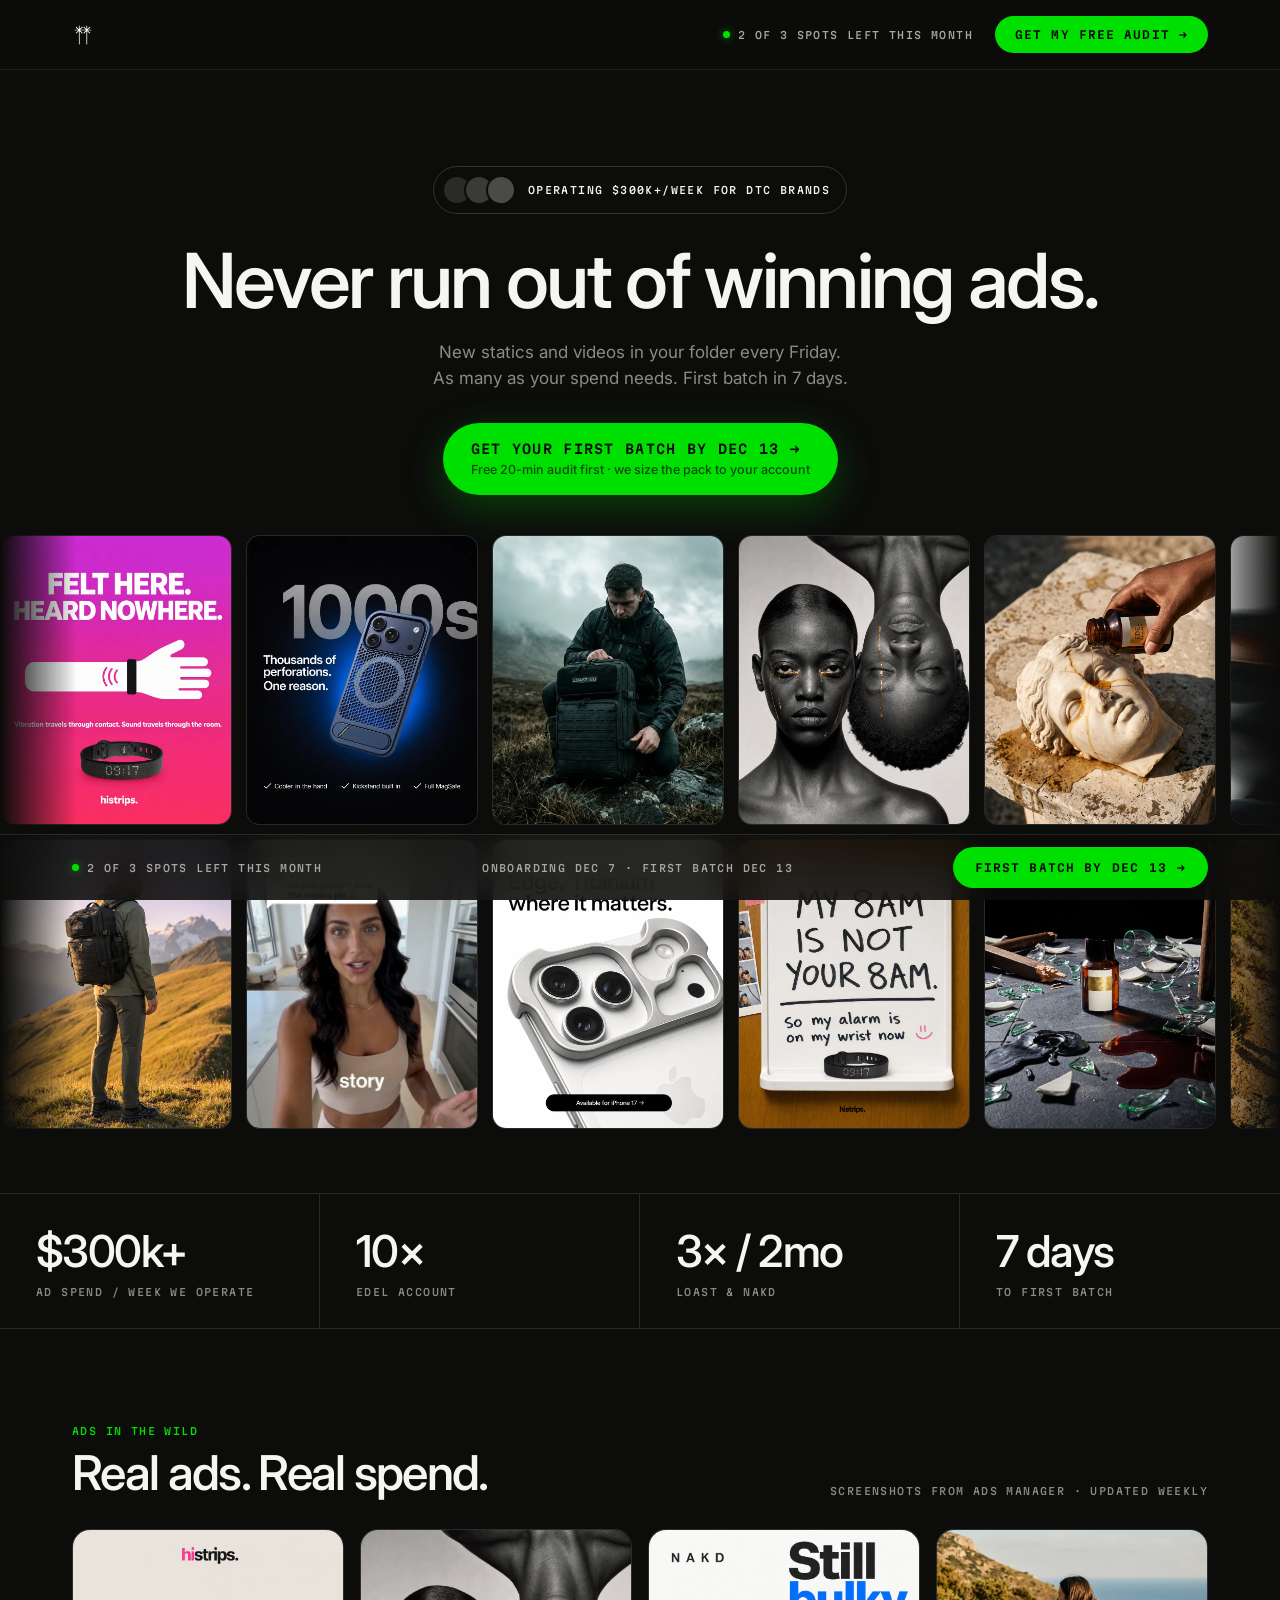
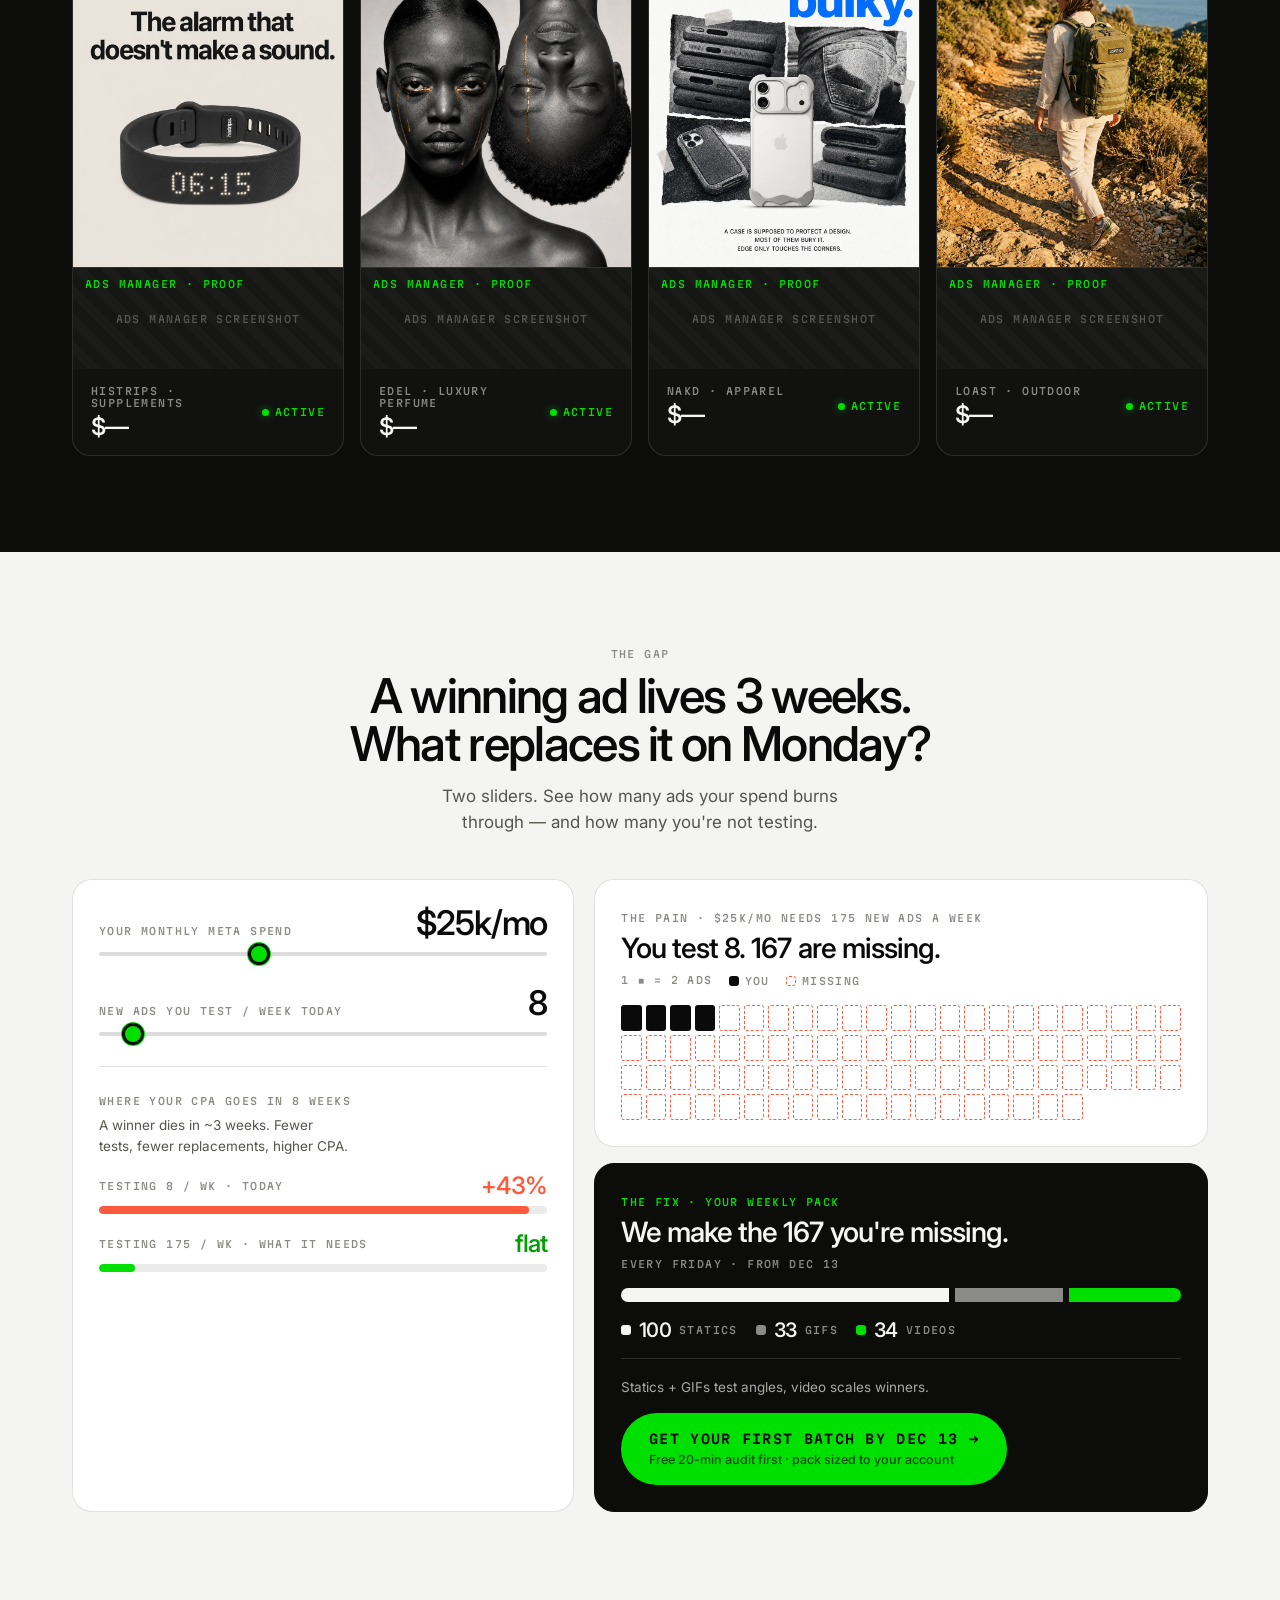
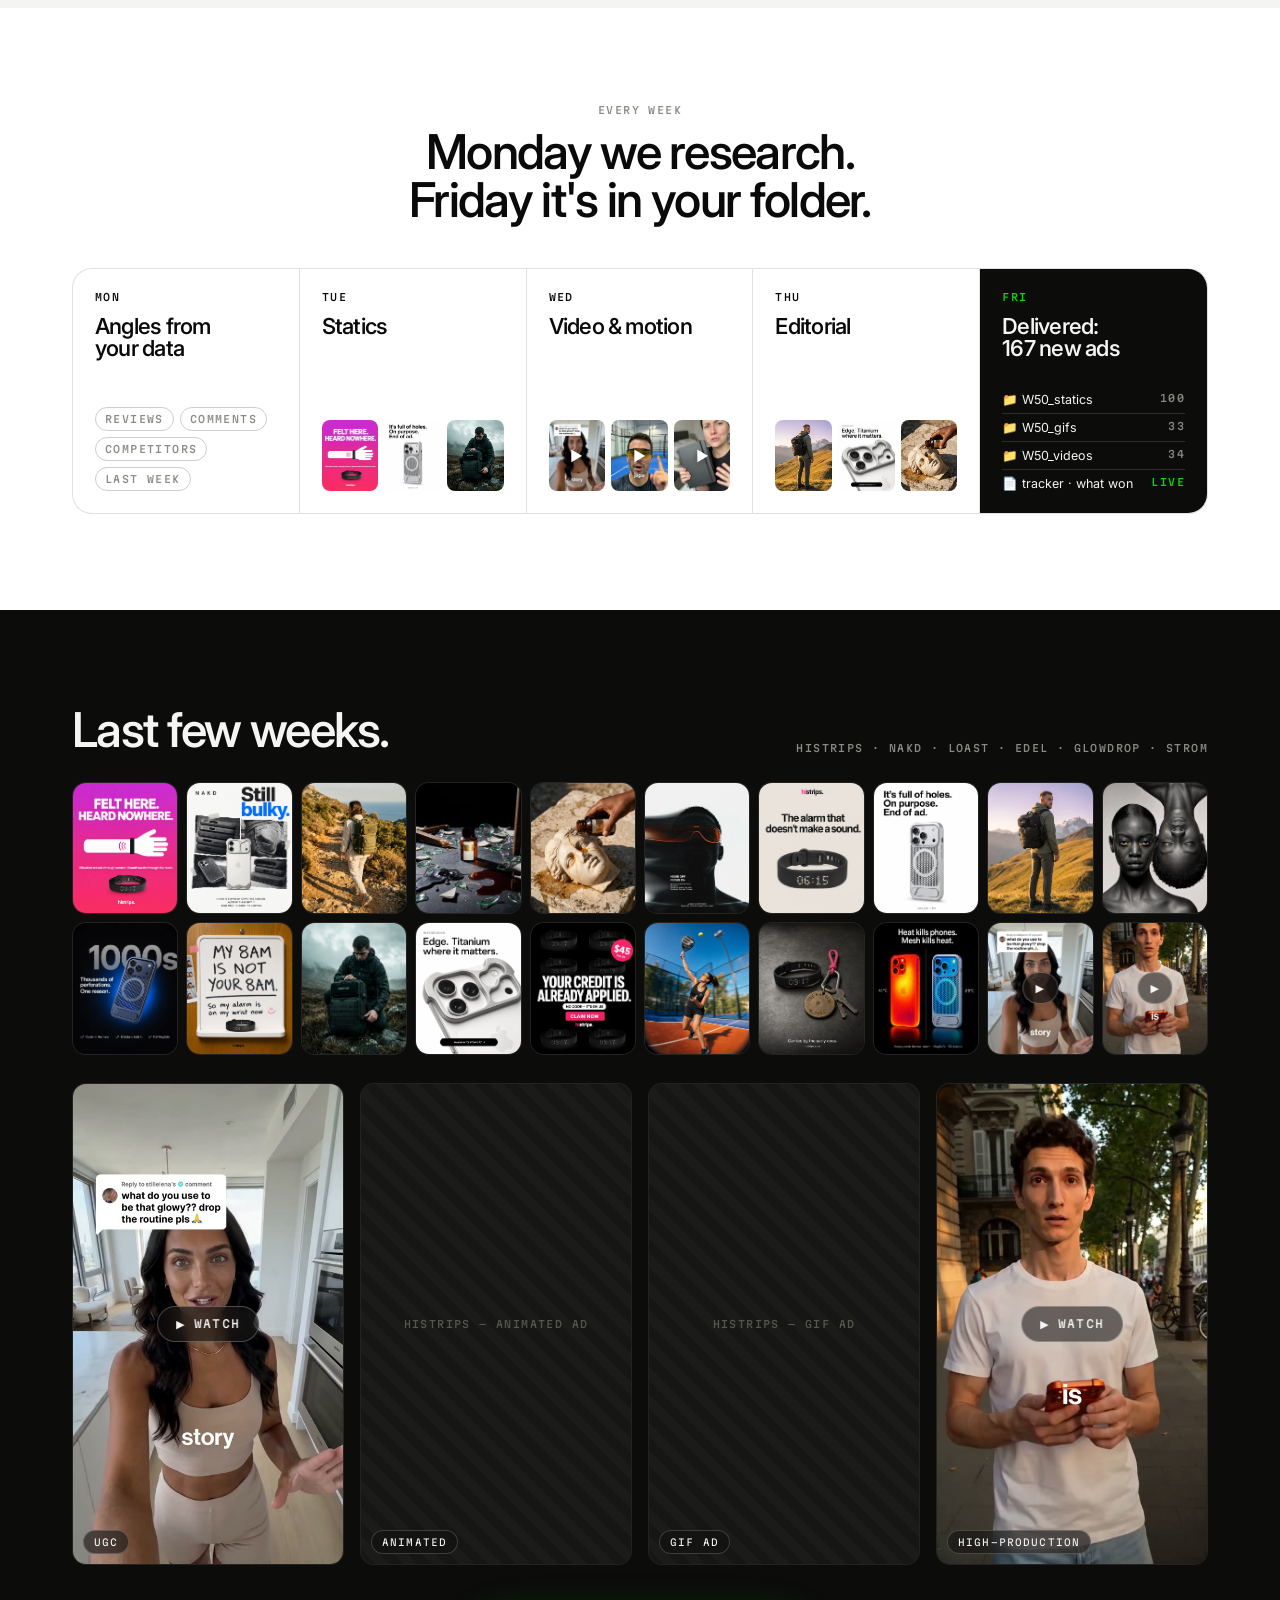
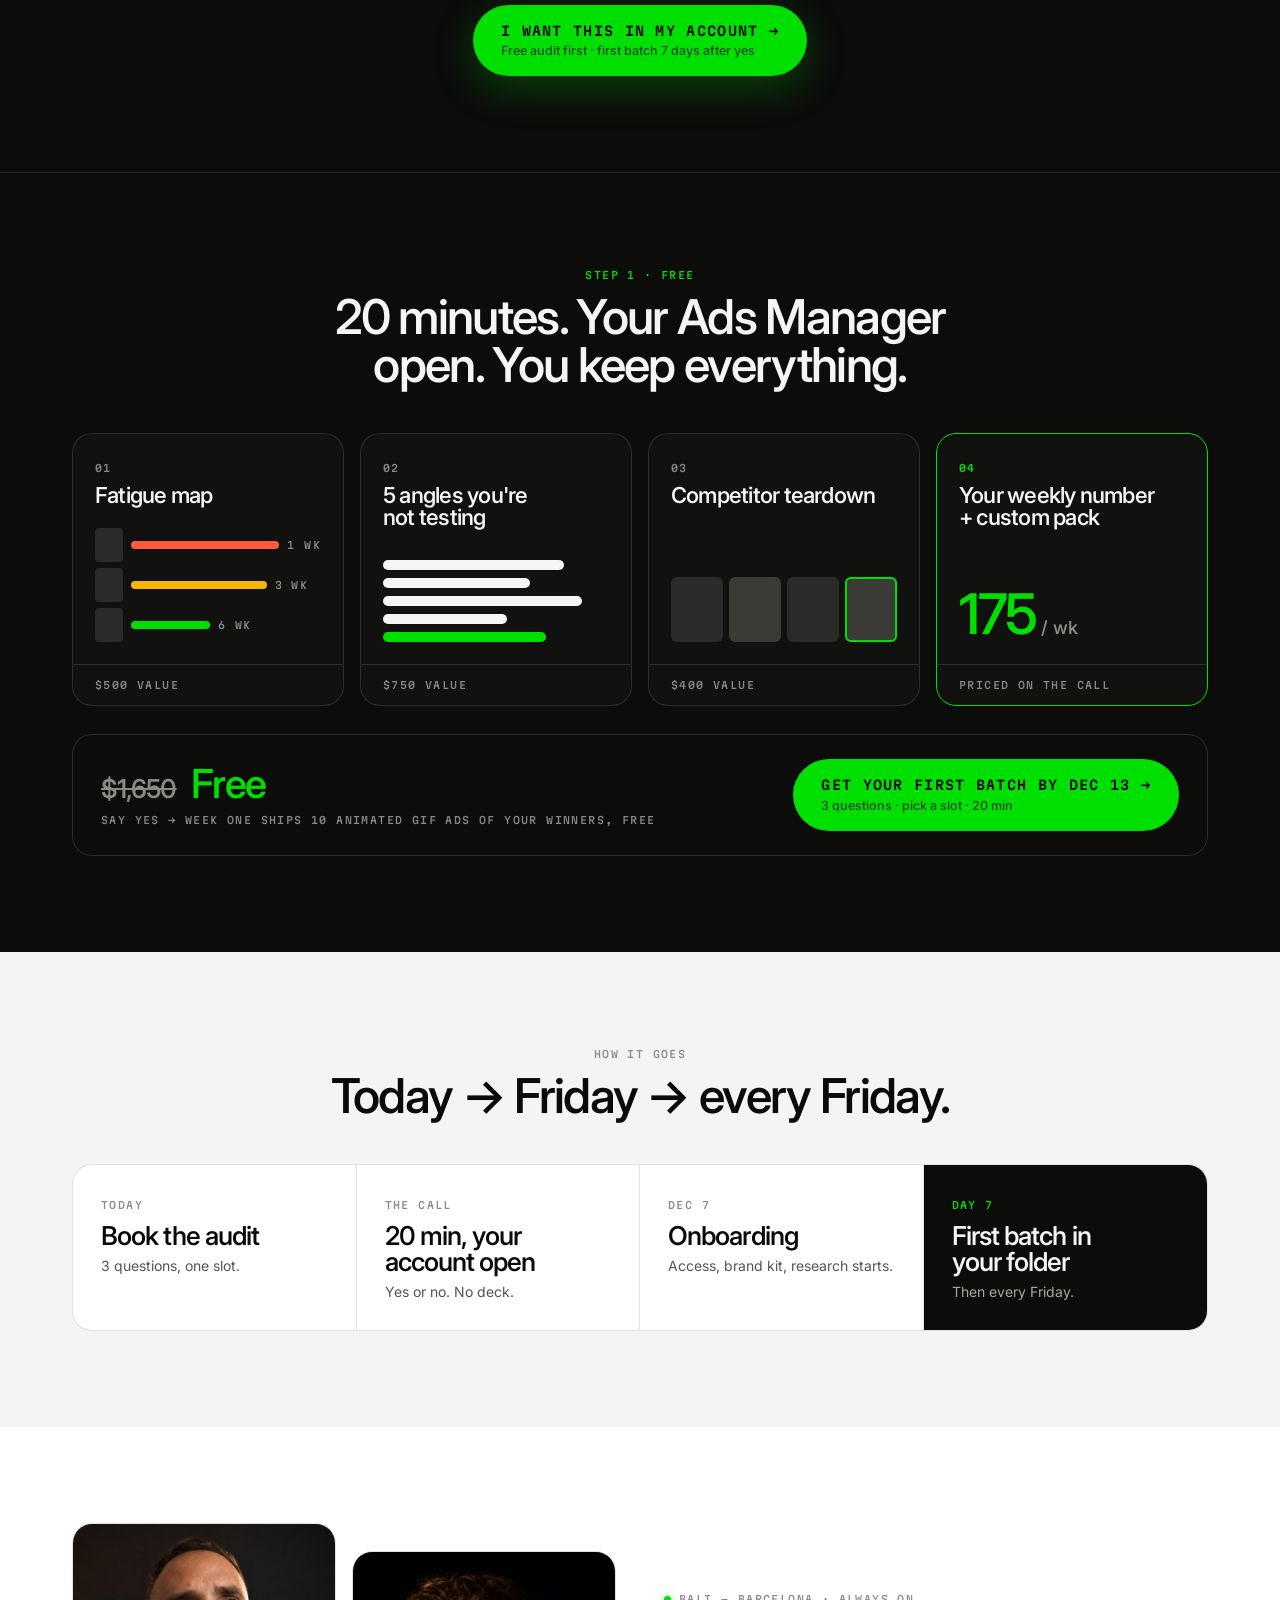
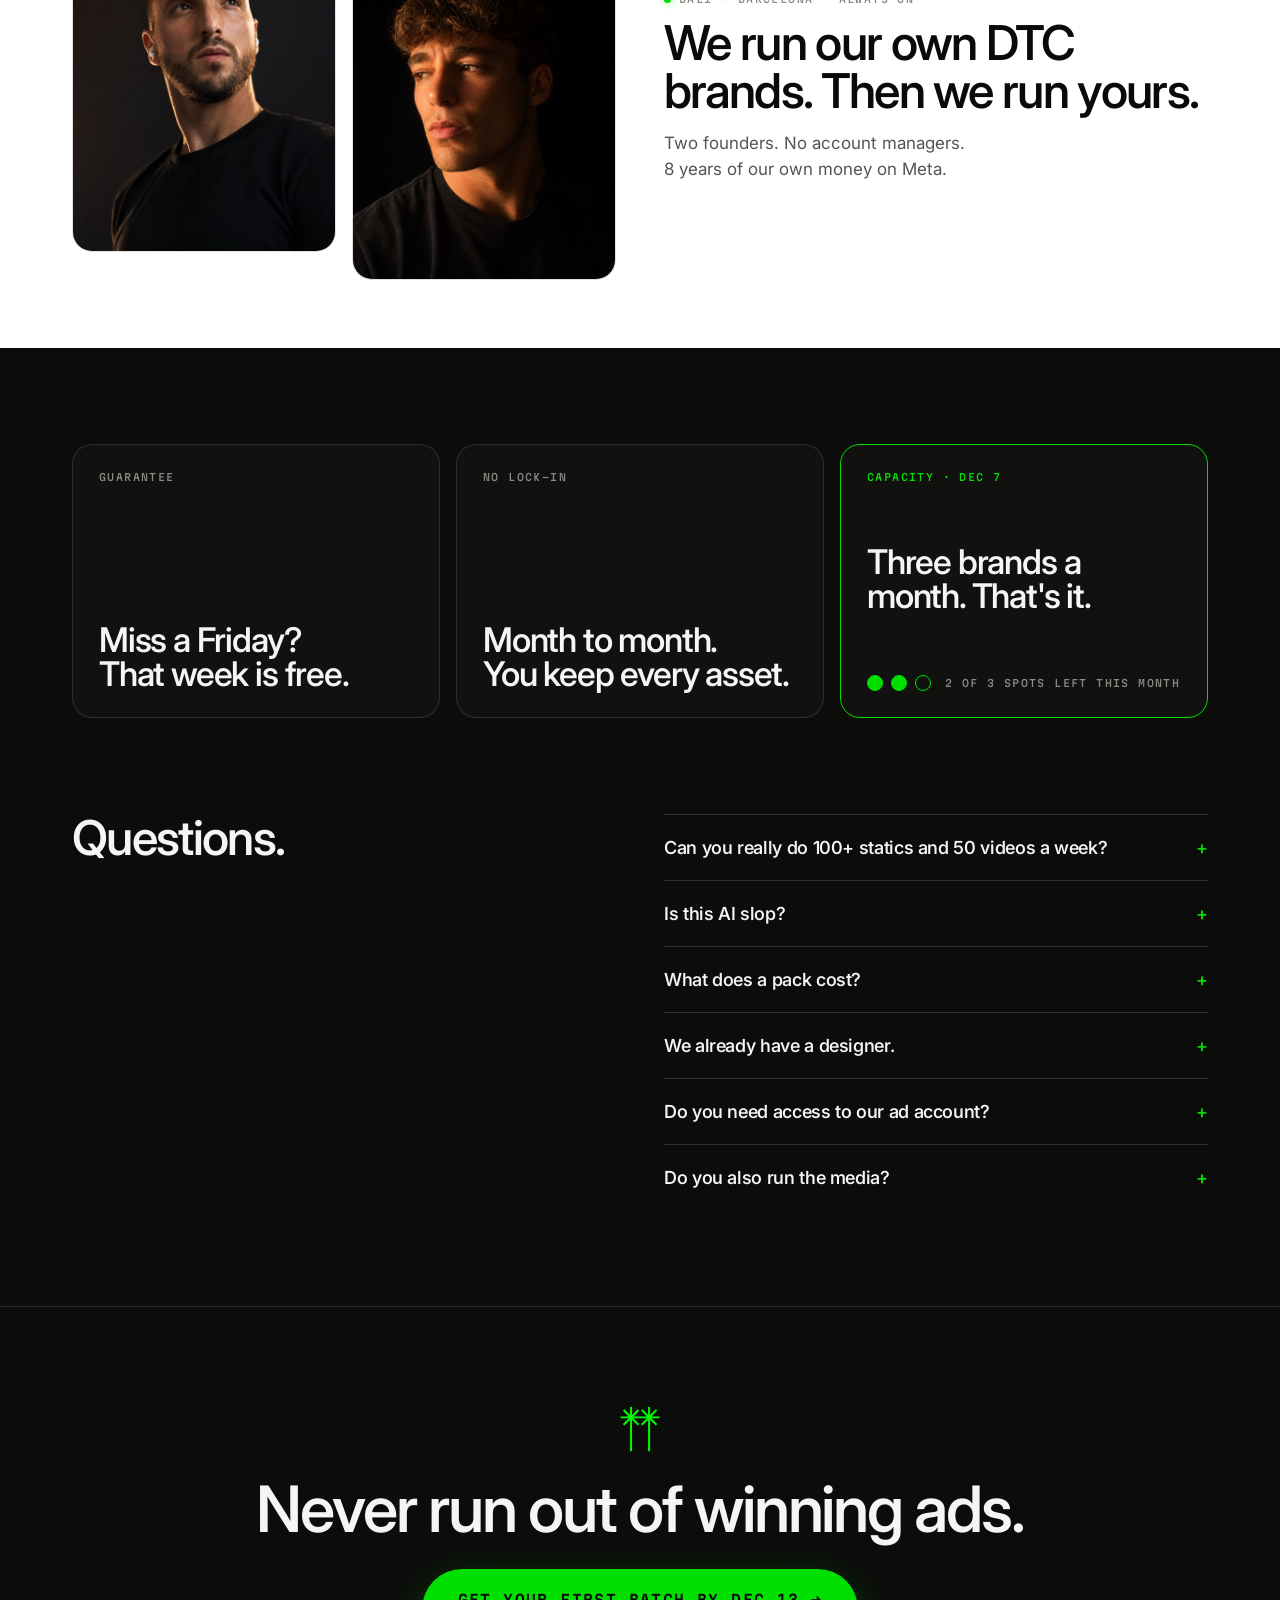
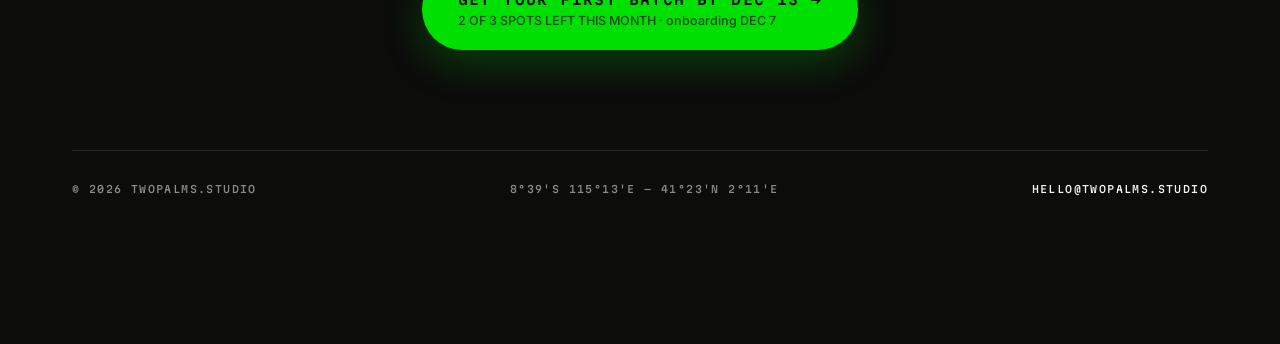
==== more-ads/index.html @ 1f300bc7 "/more-ads: paid landing, retargeting and thank-you pages Port of the Claude Design canvas "TP Paid L" ====
<!DOCTYPE html>
<html lang="en">
<head>
<meta charset="utf-8">
<meta name="viewport" content="width=device-width, initial-scale=1">
<title>Never run out of winning ads — twopalms</title>
<meta name="description" content="New statics and videos in your folder every Friday. As many as your spend needs. First batch in 7 days. Free 20-minute creative volume audit.">
<link rel="canonical" href="https://twopalms.studio/more-ads/">
<meta name="robots" content="noindex,follow">
<meta property="og:title" content="Never run out of winning ads — twopalms">
<meta property="og:description" content="New statics and videos in your folder every Friday. As many as your spend needs. First batch in 7 days.">
<meta property="og:image" content="https://twopalms.studio/assets/og.png">
<meta property="og:url" content="https://twopalms.studio/more-ads/">
<meta property="og:type" content="website">
<meta name="twitter:card" content="summary_large_image">
<link rel="icon" href="/favicon.ico" sizes="48x48">
<link rel="icon" type="image/png" sizes="32x32" href="/assets/favicon-32.png">
<link rel="apple-touch-icon" href="/assets/apple-touch-icon.png">
<link rel="preconnect" href="https://fonts.googleapis.com">
<link rel="preconnect" href="https://fonts.gstatic.com" crossorigin>
<link href="https://fonts.googleapis.com/css2?family=Inter:ital,opsz,wght@0,14..32,400..700;1,14..32,400&family=Martian+Mono:wght@300..800&display=swap" rel="stylesheet">
<link rel="stylesheet" href="/more-ads/landing.css">

<!-- Meta Pixel -->
<script>
!function(f,b,e,v,n,t,s)
{if(f.fbq)return;n=f.fbq=function(){n.callMethod?
n.callMethod.apply(n,arguments):n.queue.push(arguments)};
if(!f._fbq)f._fbq=n;n.push=n;n.loaded=!0;n.version='2.0';
n.queue=[];t=b.createElement(e);t.async=!0;
t.src=v;s=b.getElementsByTagName(e)[0];
s.parentNode.insertBefore(t,s)}(window,document,'script',
'https://connect.facebook.net/en_US/fbevents.js');
fbq('init', '1645505560339533');
fbq('track', 'PageView');
</script>
<noscript><img height="1" width="1" style="display:none" alt=""
src="https://www.facebook.com/tr?id=1645505560339533&ev=PageView&noscript=1"></noscript>
<!-- End Meta Pixel -->
</head>
<body data-spots="2">

<div class="nav"><a href="#top"><img src="/assets/logo-white.png" alt="twopalms" style="height:22px;width:auto;display:block"></a><div style="display:flex;align-items:center;gap:22px"><span class="lbl hidem" style="display:flex;align-items:center;gap:8px;color:#A9A9A2"><span class="livedot"></span><span data-bind="spotsLabel"></span></span><button class="ctamini" data-act="openQual">Get my free audit →</button></div></div>

<div id="top">

<!-- HERO -->
<div style="background:#0C0C0B;color:#F5F5F3;overflow:hidden">
<div class="sect" style="padding-bottom:40px;text-align:center">
<div style="display:inline-flex;align-items:center;gap:12px;border:1px solid rgba(245,245,243,.16);border-radius:999px;padding:8px 16px 8px 8px;margin-bottom:28px"><span style="display:flex"><span style="width:26px;height:26px;border-radius:50%;background:#2A2A28;border:2px solid #0C0C0B"></span><span style="width:26px;height:26px;border-radius:50%;background:#3A3A37;border:2px solid #0C0C0B;margin-left:-8px"></span><span style="width:26px;height:26px;border-radius:50%;background:#4A4A46;border:2px solid #0C0C0B;margin-left:-8px"></span></span><span class="lbl" style="color:#F5F5F3">OPERATING $300K+/WEEK FOR DTC BRANDS</span></div>
<h1 class="disp h1" style="margin:0 auto;max-width:960px">Never run out of winning ads.</h1>
<p class="sub" style="max-width:560px;margin:22px auto 0">New statics and videos in your folder every Friday. As many as your spend needs. First batch in 7 days.</p>
<div style="margin-top:32px"><button class="cta" data-act="openQual"><span class="ctat">Get your first batch by <span data-bind="day7"></span> →</span><span class="ctas">Free 20-min audit first · we size the pack to your account</span></button></div>
</div>
<div style="display:flex;flex-direction:column;gap:14px;padding-bottom:64px;mask-image:linear-gradient(90deg,transparent,#000 6%,#000 94%,transparent);-webkit-mask-image:linear-gradient(90deg,transparent,#000 6%,#000 94%,transparent)">
<div class="marq" style="animation:tpMarqL 55s linear infinite">
<img src="assets/work/hs-felt-here.webp" alt=""><img src="assets/work/nk-1000-perforations.webp" alt=""><img src="assets/work/lo-mountain-fog.webp" alt=""><img src="assets/work/ed-gold-tears.webp" alt=""><img src="assets/work/ed-classical-head.webp" alt=""><img src="assets/work/sg-noise-off.webp" alt=""><img src="assets/work/hs-silent-alarm.webp" alt=""><img src="assets/work/nk-still-bulky.webp" alt="">
<img src="assets/work/hs-felt-here.webp" alt=""><img src="assets/work/nk-1000-perforations.webp" alt=""><img src="assets/work/lo-mountain-fog.webp" alt=""><img src="assets/work/ed-gold-tears.webp" alt=""><img src="assets/work/ed-classical-head.webp" alt=""><img src="assets/work/sg-noise-off.webp" alt=""><img src="assets/work/hs-silent-alarm.webp" alt=""><img src="assets/work/nk-still-bulky.webp" alt="">
</div>
<div class="marq" style="animation:tpMarqR 64s linear infinite">
<img src="assets/work/lo-ridge-sunset.webp" alt=""><img src="/assets/ugc/ugc-glowdrop.jpg" alt=""><img src="assets/work/nk-edge-titanium.webp" alt=""><img src="assets/work/hs-8am-whiteboard.webp" alt=""><img src="assets/work/ed-broken-glass.webp" alt=""><img src="assets/work/lo-coastal-trail.webp" alt=""><img src="/assets/ugc/ugc-nakd-1.jpg" alt=""><img src="assets/work/nk-full-of-holes.webp" alt="">
<img src="assets/work/lo-ridge-sunset.webp" alt=""><img src="/assets/ugc/ugc-glowdrop.jpg" alt=""><img src="assets/work/nk-edge-titanium.webp" alt=""><img src="assets/work/hs-8am-whiteboard.webp" alt=""><img src="assets/work/ed-broken-glass.webp" alt=""><img src="assets/work/lo-coastal-trail.webp" alt=""><img src="/assets/ugc/ugc-nakd-1.jpg" alt=""><img src="assets/work/nk-full-of-holes.webp" alt="">
</div>
</div>
<div class="g4" style="gap:0;border-top:1px solid rgba(245,245,243,.12);border-bottom:1px solid rgba(245,245,243,.12)">
<div class="stat"><div class="statn">$300k+</div><div class="lbl" style="margin-top:8px">AD SPEND / WEEK WE OPERATE</div></div>
<div class="stat"><div class="statn">10×</div><div class="lbl" style="margin-top:8px">EDEL ACCOUNT</div></div>
<div class="stat"><div class="statn">3× / 2mo</div><div class="lbl" style="margin-top:8px">LOAST &amp; NAKD</div></div>
<div class="stat"><div class="statn">7 days</div><div class="lbl" style="margin-top:8px">TO FIRST BATCH</div></div>
</div>
</div>

<!-- ADS IN THE WILD -->
<div class="sect" style="background:#0C0C0B;color:#F5F5F3">
<div style="display:flex;justify-content:space-between;align-items:flex-end;gap:20px;flex-wrap:wrap;margin-bottom:32px"><div><div class="lbl" style="color:#00E000">ADS IN THE WILD</div><h2 class="disp h2" style="margin:12px 0 0">Real ads. Real spend.</h2></div><span class="lbl">SCREENSHOTS FROM ADS MANAGER · UPDATED WEEKLY</span></div>
<div class="g4">
<div class="receipt"><div style="aspect-ratio:4/5;position:relative"><img src="assets/work/hs-silent-alarm.webp" alt="" style="position:absolute;inset:0;width:100%;height:100%;object-fit:cover"></div><div style="aspect-ratio:16/6;position:relative;border-top:1px solid rgba(245,245,243,.12);background:#161615"><span class="slot lbl">ADS MANAGER SCREENSHOT</span><span class="lbl" style="position:absolute;left:12px;top:10px;color:#00E000;pointer-events:none">ADS MANAGER · PROOF</span></div><div style="padding:16px 18px;display:flex;justify-content:space-between;align-items:center"><div><div class="lbl">HISTRIPS · SUPPLEMENTS</div><div class="disp" style="font-size:24px;margin-top:6px">$—</div></div><span class="lbl" style="display:flex;align-items:center;gap:6px;color:#00E000"><span class="livedot"></span>ACTIVE</span></div></div>
<div class="receipt"><div style="aspect-ratio:4/5;position:relative;background:#101010"><img src="assets/work/ed-gold-tears.webp" alt="" style="position:absolute;inset:0;width:100%;height:100%;object-fit:cover"></div><div style="aspect-ratio:16/6;position:relative;border-top:1px solid rgba(245,245,243,.12);background:#161615"><span class="slot lbl">ADS MANAGER SCREENSHOT</span><span class="lbl" style="position:absolute;left:12px;top:10px;color:#00E000;pointer-events:none">ADS MANAGER · PROOF</span></div><div style="padding:16px 18px;display:flex;justify-content:space-between;align-items:center"><div><div class="lbl">EDEL · LUXURY PERFUME</div><div class="disp" style="font-size:24px;margin-top:6px">$—</div></div><span class="lbl" style="display:flex;align-items:center;gap:6px;color:#00E000"><span class="livedot"></span>ACTIVE</span></div></div>
<div class="receipt"><div style="aspect-ratio:4/5;position:relative"><img src="assets/work/nk-still-bulky.webp" alt="" style="position:absolute;inset:0;width:100%;height:100%;object-fit:cover"></div><div style="aspect-ratio:16/6;position:relative;border-top:1px solid rgba(245,245,243,.12);background:#161615"><span class="slot lbl">ADS MANAGER SCREENSHOT</span><span class="lbl" style="position:absolute;left:12px;top:10px;color:#00E000;pointer-events:none">ADS MANAGER · PROOF</span></div><div style="padding:16px 18px;display:flex;justify-content:space-between;align-items:center"><div><div class="lbl">NAKD · APPAREL</div><div class="disp" style="font-size:24px;margin-top:6px">$—</div></div><span class="lbl" style="display:flex;align-items:center;gap:6px;color:#00E000"><span class="livedot"></span>ACTIVE</span></div></div>
<div class="receipt"><div style="aspect-ratio:4/5;position:relative"><img src="assets/work/lo-coastal-trail.webp" alt="" style="position:absolute;inset:0;width:100%;height:100%;object-fit:cover"></div><div style="aspect-ratio:16/6;position:relative;border-top:1px solid rgba(245,245,243,.12);background:#161615"><span class="slot lbl">ADS MANAGER SCREENSHOT</span><span class="lbl" style="position:absolute;left:12px;top:10px;color:#00E000;pointer-events:none">ADS MANAGER · PROOF</span></div><div style="padding:16px 18px;display:flex;justify-content:space-between;align-items:center"><div><div class="lbl">LOAST · OUTDOOR</div><div class="disp" style="font-size:24px;margin-top:6px">$—</div></div><span class="lbl" style="display:flex;align-items:center;gap:6px;color:#00E000"><span class="livedot"></span>ACTIVE</span></div></div>
</div>
</div>

<!-- THE GAP · CALCULATOR -->
<div class="sect light" id="calc" style="background:#F4F4F2">
<div style="text-align:center;margin-bottom:44px"><div class="lbl">THE GAP</div><h2 class="disp h2" style="margin:12px auto 0;max-width:820px">A winning ad lives 3 weeks. What replaces it on Monday?</h2><p class="sub" style="max-width:480px;margin:16px auto 0">Two sliders. See how many ads your spend burns through — and how many you're not testing.</p></div>
<div class="calc">
<div class="card" style="gap:26px">
<div><div class="krow"><span class="lbl">YOUR MONTHLY META SPEND</span><span class="val" data-bind="spendFmt"></span></div><input type="range" class="rng" id="spendRange" style="background:rgba(10,10,10,.14)" min="0" max="100" step="1" value="35"></div>
<div><div class="krow"><span class="lbl">NEW ADS YOU TEST / WEEK TODAY</span><span class="val" data-bind="cur"></span></div><input type="range" class="rng" id="curRange" style="background:rgba(10,10,10,.14)" min="0" max="150" step="1" value="8"></div>
<div style="border-top:1px solid rgba(10,10,10,.12);padding-top:22px;display:flex;flex-direction:column;gap:18px">
<div><span class="lbl">WHERE YOUR CPA GOES IN 8 WEEKS</span><div class="sub" style="font-size:13.5px;margin-top:6px">A winner dies in ~3 weeks. Fewer tests, fewer replacements, higher CPA.</div></div>
<div><div class="krow" style="align-items:center"><span class="lbl">TESTING <span data-bind="cur"></span> / WK · TODAY</span><span class="val" style="font-size:24px;color:#FF5A3C" data-bind="driftNow"></span></div><div style="height:8px;border-radius:4px;background:rgba(10,10,10,.08);margin-top:8px;overflow:hidden"><div id="driftBar" style="height:100%;border-radius:4px;background:#FF5A3C;width:50%"></div></div></div>
<div><div class="krow" style="align-items:center"><span class="lbl">TESTING <span data-bind="need"></span> / WK · WHAT IT NEEDS</span><span class="val" style="font-size:24px;color:#00A000">flat</span></div><div style="height:8px;border-radius:4px;background:rgba(10,10,10,.08);margin-top:8px;overflow:hidden"><div style="height:100%;border-radius:4px;background:#00E000;width:8%"></div></div></div>
</div>
</div>
<div style="display:flex;flex-direction:column;gap:16px">
<div class="card" style="gap:18px">
<div style="display:flex;justify-content:space-between;align-items:flex-end;gap:12px;flex-wrap:wrap"><div style="min-width:0"><span class="lbl">THE PAIN · <span data-bind="spendFmt"></span> NEEDS <span data-bind="need"></span> NEW ADS A WEEK</span><div class="disp" style="font-size:28px;margin-top:8px" data-bind="painLine"></div></div><span style="display:flex;gap:16px;flex-wrap:wrap" class="lbl"><span data-bind="dotNote"></span><span style="display:flex;align-items:center;gap:6px"><span style="width:10px;height:10px;border-radius:3px;background:#0A0A0A"></span>YOU</span><span style="display:flex;align-items:center;gap:6px"><span style="width:10px;height:10px;border-radius:3px;border:1.5px dashed #FF5A3C;box-sizing:border-box"></span>MISSING</span></span></div>
<div id="dots" style="display:grid;grid-template-columns:repeat(auto-fill,minmax(20px,1fr));gap:4px"></div>
</div>
<div class="card" style="background:#0C0C0B;color:#F5F5F3;border-color:#0C0C0B;gap:18px">
<div style="display:flex;justify-content:space-between;align-items:flex-end;gap:12px;flex-wrap:wrap"><div><span class="lbl" style="color:#00E000">THE FIX · YOUR WEEKLY PACK</span><div class="disp" style="font-size:28px;margin-top:8px" data-bind="fixLine"></div></div><span class="lbl">EVERY FRIDAY · FROM <span data-bind="day7"></span></span></div>
<div id="mixBar" style="display:flex;gap:6px;height:14px;border-radius:7px;overflow:hidden"></div>
<div id="mixLegend" style="display:flex;gap:18px;flex-wrap:wrap"></div>
<div style="display:flex;justify-content:space-between;align-items:center;gap:16px;flex-wrap:wrap;border-top:1px solid rgba(245,245,243,.14);padding-top:18px"><span class="sub" style="font-size:13.5px;color:#A9A9A2" data-bind="mixNote"></span><button class="cta" data-act="openQual" style="box-shadow:none"><span class="ctat">Get your first batch by <span data-bind="day7"></span> →</span><span class="ctas">Free 20-min audit first · pack sized to your account</span></button></div>
</div>
</div>
</div>
</div>

<!-- EVERY WEEK -->
<div class="sect light" style="background:#FFFFFF">
<div style="text-align:center;margin-bottom:44px"><div class="lbl">EVERY WEEK</div><h2 class="disp h2" style="margin:12px auto 0;max-width:760px">Monday we research. Friday it's in your folder.</h2></div>
<div class="week">
<div class="day"><span class="lbl" style="color:#0A0A0A">MON</span><div class="disp" style="font-size:22px">Angles from your data</div><div style="display:flex;gap:6px;flex-wrap:wrap;margin-top:auto"><span class="lbl" style="border:1px solid rgba(10,10,10,.2);border-radius:999px;padding:5px 9px">REVIEWS</span><span class="lbl" style="border:1px solid rgba(10,10,10,.2);border-radius:999px;padding:5px 9px">COMMENTS</span><span class="lbl" style="border:1px solid rgba(10,10,10,.2);border-radius:999px;padding:5px 9px">COMPETITORS</span><span class="lbl" style="border:1px solid rgba(10,10,10,.2);border-radius:999px;padding:5px 9px">LAST WEEK</span></div></div>
<div class="day"><span class="lbl" style="color:#0A0A0A">TUE</span><div class="disp" style="font-size:22px">Statics</div><div class="g3" style="gap:6px;margin-top:auto"><img src="assets/work/hs-felt-here.webp" alt="" style="width:100%;aspect-ratio:4/5;object-fit:cover;border-radius:8px"><img src="assets/work/nk-full-of-holes.webp" alt="" style="width:100%;aspect-ratio:4/5;object-fit:cover;border-radius:8px"><img src="assets/work/lo-mountain-fog.webp" alt="" style="width:100%;aspect-ratio:4/5;object-fit:cover;border-radius:8px"></div></div>
<div class="day"><span class="lbl" style="color:#0A0A0A">WED</span><div class="disp" style="font-size:22px">Video &amp; motion</div><div class="g3" style="gap:6px;margin-top:auto"><span style="position:relative;display:block"><img src="/assets/ugc/ugc-glowdrop.jpg" alt="" style="width:100%;aspect-ratio:4/5;object-fit:cover;border-radius:8px;display:block"><span style="position:absolute;inset:0;display:flex;align-items:center;justify-content:center;color:#fff;font-size:14px;text-shadow:0 2px 8px rgba(0,0,0,.6)">▶</span></span><span style="position:relative;display:block"><img src="/assets/ugc/ugc-strom-1.jpg" alt="" style="width:100%;aspect-ratio:4/5;object-fit:cover;border-radius:8px;display:block"><span style="position:absolute;inset:0;display:flex;align-items:center;justify-content:center;color:#fff;font-size:14px;text-shadow:0 2px 8px rgba(0,0,0,.6)">▶</span></span><span style="position:relative;display:block"><img src="/assets/ugc/ugc-north.jpg" alt="" style="width:100%;aspect-ratio:4/5;object-fit:cover;border-radius:8px;display:block"><span style="position:absolute;inset:0;display:flex;align-items:center;justify-content:center;color:#fff;font-size:14px;text-shadow:0 2px 8px rgba(0,0,0,.6)">▶</span></span></div></div>
<div class="day"><span class="lbl" style="color:#0A0A0A">THU</span><div class="disp" style="font-size:22px">Editorial</div><div class="g3" style="gap:6px;margin-top:auto"><img src="assets/work/lo-ridge-sunset.webp" alt="" style="width:100%;aspect-ratio:4/5;object-fit:cover;border-radius:8px"><img src="assets/work/nk-edge-titanium.webp" alt="" style="width:100%;aspect-ratio:4/5;object-fit:cover;border-radius:8px"><img src="assets/work/ed-classical-head.webp" alt="" style="width:100%;aspect-ratio:4/5;object-fit:cover;border-radius:8px"></div></div>
<div class="day" style="background:#0C0C0B;color:#F5F5F3"><span class="lbl" style="color:#00E000">FRI</span><div class="disp" style="font-size:22px">Delivered: <span data-bind="gap"></span> new ads</div><div id="fridayFiles" style="margin-top:auto;display:flex;flex-direction:column;gap:6px"></div></div>
</div>
</div>

<!-- YOUR FRIDAY FOLDER -->
<div class="sect" id="work" style="background:#0C0C0B;color:#F5F5F3">
<div style="display:flex;justify-content:space-between;align-items:flex-end;gap:20px;flex-wrap:wrap;margin-bottom:28px"><h2 class="disp h2" style="margin:0">Last few weeks.</h2><span class="lbl">HISTRIPS · NAKD · LOAST · EDEL · GLOWDROP · STROM</span></div>
<div class="g10">
<div class="tile" style="aspect-ratio:4/5"><img src="assets/work/hs-felt-here.webp" alt=""></div>
<div class="tile" style="aspect-ratio:4/5"><img src="assets/work/nk-still-bulky.webp" alt=""></div>
<div class="tile" style="aspect-ratio:4/5"><img src="assets/work/lo-coastal-trail.webp" alt=""></div>
<div class="tile" style="aspect-ratio:4/5"><img src="assets/work/ed-broken-glass.webp" alt=""></div>
<div class="tile" style="aspect-ratio:4/5"><img src="assets/work/ed-classical-head.webp" alt=""></div>
<div class="tile" style="aspect-ratio:4/5"><img src="assets/work/sg-noise-off.webp" alt=""></div>
<div class="tile" style="aspect-ratio:4/5"><img src="assets/work/hs-silent-alarm.webp" alt=""></div>
<div class="tile" style="aspect-ratio:4/5"><img src="assets/work/nk-full-of-holes.webp" alt=""></div>
<div class="tile" style="aspect-ratio:4/5"><img src="assets/work/lo-ridge-sunset.webp" alt=""></div>
<div class="tile" style="aspect-ratio:4/5"><img src="assets/work/ed-gold-tears.webp" alt=""></div>
<div class="tile" style="aspect-ratio:4/5"><img src="assets/work/nk-1000-perforations.webp" alt=""></div>
<div class="tile" style="aspect-ratio:4/5"><img src="assets/work/hs-8am-whiteboard.webp" alt=""></div>
<div class="tile" style="aspect-ratio:4/5"><img src="assets/work/lo-mountain-fog.webp" alt=""></div>
<div class="tile" style="aspect-ratio:4/5"><img src="assets/work/nk-edge-titanium.webp" alt=""></div>
<div class="tile" style="aspect-ratio:4/5"><img src="assets/work/hs-credit-applied.webp" alt=""></div>
<div class="tile" style="aspect-ratio:4/5"><img src="assets/work/sg-padel-court.webp" alt=""></div>
<div class="tile" style="aspect-ratio:4/5"><img src="assets/work/hs-445-club.webp" alt=""></div>
<div class="tile" style="aspect-ratio:4/5"><img src="assets/work/nk-heat-kills.webp" alt=""></div>
<div class="tile" style="aspect-ratio:4/5"><img src="/assets/ugc/ugc-glowdrop.jpg" alt=""><span class="watch" style="padding:8px 12px">▶</span></div>
<div class="tile" style="aspect-ratio:4/5"><img src="/assets/ugc/ugc-nakd-1.jpg" alt=""><span class="watch" style="padding:8px 12px">▶</span></div>
</div>
<div class="g4" style="margin-top:28px">
<a class="tile" href="https://drive.google.com/file/d/1EIDt12XpioMhjbyXkbF-b_KG43fhAA6l/view" target="_blank" rel="noopener" style="aspect-ratio:9/16;display:block"><img src="/assets/ugc/ugc-glowdrop.jpg" alt=""><span class="chip">UGC</span><span class="watch">▶ WATCH</span></a>
<div class="tile" style="aspect-ratio:9/16"><span class="slot lbl">HISTRIPS — ANIMATED AD</span><span class="chip">ANIMATED</span></div>
<div class="tile" style="aspect-ratio:9/16"><span class="slot lbl">HISTRIPS — GIF AD</span><span class="chip">GIF AD</span></div>
<a class="tile" href="https://drive.google.com/file/d/1TV3zyMhX5QTkXhYfmnnAg8_t2LnDoC2I/view" target="_blank" rel="noopener" style="aspect-ratio:9/16;display:block"><img src="/assets/ugc/ugc-nakd-1.jpg" alt=""><span class="chip">HIGH-PRODUCTION</span><span class="watch">▶ WATCH</span></a>
</div>
<div style="margin-top:40px;display:flex;justify-content:center"><button class="cta" data-act="openQual"><span class="ctat">I want this in my account →</span><span class="ctas">Free audit first · first batch 7 days after yes</span></button></div>
</div>

<!-- THE AUDIT -->
<div class="sect" style="background:#0C0C0B;color:#F5F5F3;border-top:1px solid rgba(245,245,243,.12)">
<div style="text-align:center;margin-bottom:44px"><div class="lbl" style="color:#00E000">STEP 1 · FREE</div><h2 class="disp h2" style="margin:12px auto 0;max-width:820px">20 minutes. Your Ads Manager open. You keep everything.</h2></div>
<div class="g4">
<div class="card" style="gap:0;padding:0;overflow:hidden"><div style="padding:22px 22px 0"><span class="lbl">01</span><div class="disp" style="font-size:22px;margin-top:8px">Fatigue map</div></div><div style="padding:22px;margin-top:auto"><div style="display:flex;flex-direction:column;gap:6px"><div style="display:flex;align-items:center;gap:8px"><span style="width:28px;height:34px;border-radius:4px;background:#2A2A28;flex:none"></span><span style="flex:1;height:8px;border-radius:4px;background:#FF5A3C"></span><span class="lbl">1 WK</span></div><div style="display:flex;align-items:center;gap:8px"><span style="width:28px;height:34px;border-radius:4px;background:#2A2A28;flex:none"></span><span style="flex:1;height:8px;border-radius:4px;background:#F5B800;max-width:60%"></span><span class="lbl">3 WK</span></div><div style="display:flex;align-items:center;gap:8px"><span style="width:28px;height:34px;border-radius:4px;background:#2A2A28;flex:none"></span><span style="flex:1;height:8px;border-radius:4px;background:#00E000;max-width:35%"></span><span class="lbl">6 WK</span></div></div></div><div style="padding:14px 22px;border-top:1px solid rgba(245,245,243,.12)" class="lbl">$500 VALUE</div></div>
<div class="card" style="gap:0;padding:0;overflow:hidden"><div style="padding:22px 22px 0"><span class="lbl">02</span><div class="disp" style="font-size:22px;margin-top:8px">5 angles you're not testing</div></div><div style="padding:22px;margin-top:auto;display:flex;flex-direction:column;gap:8px"><span style="height:10px;border-radius:5px;background:#F5F5F3;width:80%"></span><span style="height:10px;border-radius:5px;background:#F5F5F3;width:65%"></span><span style="height:10px;border-radius:5px;background:#F5F5F3;width:88%"></span><span style="height:10px;border-radius:5px;background:#F5F5F3;width:55%"></span><span style="height:10px;border-radius:5px;background:#00E000;width:72%"></span></div><div style="padding:14px 22px;border-top:1px solid rgba(245,245,243,.12)" class="lbl">$750 VALUE</div></div>
<div class="card" style="gap:0;padding:0;overflow:hidden"><div style="padding:22px 22px 0"><span class="lbl">03</span><div class="disp" style="font-size:22px;margin-top:8px">Competitor teardown</div></div><div style="padding:22px;margin-top:auto"><div style="display:flex;gap:6px"><span style="flex:1;aspect-ratio:4/5;border-radius:6px;background:#2A2A28"></span><span style="flex:1;aspect-ratio:4/5;border-radius:6px;background:#3A3A37"></span><span style="flex:1;aspect-ratio:4/5;border-radius:6px;background:#2A2A28"></span><span style="flex:1;aspect-ratio:4/5;border-radius:6px;background:#3A3A37;outline:2px solid #00E000;outline-offset:-2px"></span></div></div><div style="padding:14px 22px;border-top:1px solid rgba(245,245,243,.12)" class="lbl">$400 VALUE</div></div>
<div class="card" style="gap:0;padding:0;overflow:hidden;border-color:#00E000"><div style="padding:22px 22px 0"><span class="lbl" style="color:#00E000">04</span><div class="disp" style="font-size:22px;margin-top:8px">Your weekly number + custom pack</div></div><div style="padding:22px;margin-top:auto"><div class="disp" style="font-size:56px;color:#00E000"><span data-bind="need"></span><span style="font-size:18px;color:#8A8A86;letter-spacing:0"> / wk</span></div></div><div style="padding:14px 22px;border-top:1px solid rgba(245,245,243,.12)" class="lbl">PRICED ON THE CALL</div></div>
</div>
<div style="margin-top:28px;display:flex;justify-content:space-between;align-items:center;gap:24px;flex-wrap:wrap;border:1px solid rgba(245,245,243,.14);border-radius:20px;padding:24px 28px"><div style="display:flex;flex-direction:column;gap:10px"><div style="display:flex;align-items:baseline;gap:14px"><span class="disp" style="font-size:26px;color:#8A8A86;text-decoration:line-through">$1,650</span><span class="disp" style="font-size:40px;color:#00E000">Free</span></div><span class="lbl">SAY YES → WEEK ONE SHIPS 10 ANIMATED GIF ADS OF YOUR WINNERS, FREE</span></div><button class="cta" data-act="openQual" style="box-shadow:none"><span class="ctat">Get your first batch by <span data-bind="day7"></span> →</span><span class="ctas">3 questions · pick a slot · 20 min</span></button></div>
</div>

<!-- HOW IT GOES -->
<div class="sect light" style="background:#F4F4F2">
<div style="text-align:center;margin-bottom:44px"><div class="lbl">HOW IT GOES</div><h2 class="disp h2" style="margin:12px auto 0">Today → Friday → every Friday.</h2></div>
<div class="g4" style="gap:0;border:1px solid rgba(10,10,10,.12);border-radius:20px;overflow:hidden;background:#fff">
<div style="padding:28px;border-right:1px solid rgba(10,10,10,.12)"><span class="lbl">TODAY</span><div class="disp" style="font-size:26px;margin:10px 0 0">Book the audit</div><div class="sub" style="font-size:14px;margin-top:6px">3 questions, one slot.</div></div>
<div style="padding:28px;border-right:1px solid rgba(10,10,10,.12)"><span class="lbl">THE CALL</span><div class="disp" style="font-size:26px;margin:10px 0 0">20 min, your account open</div><div class="sub" style="font-size:14px;margin-top:6px">Yes or no. No deck.</div></div>
<div style="padding:28px;border-right:1px solid rgba(10,10,10,.12)"><span class="lbl" data-bind="nextMonday"></span><div class="disp" style="font-size:26px;margin:10px 0 0">Onboarding</div><div class="sub" style="font-size:14px;margin-top:6px">Access, brand kit, research starts.</div></div>
<div style="padding:28px;background:#0C0C0B;color:#F5F5F3"><span class="lbl" style="color:#00E000">DAY 7</span><div class="disp" style="font-size:26px;margin:10px 0 0">First batch in your folder</div><div class="sub" style="font-size:14px;margin-top:6px;color:#A9A9A2">Then every Friday.</div></div>
</div>
</div>

<!-- FOUNDERS -->
<div class="sect light" style="background:#FFFFFF">
<div class="g2" style="gap:48px;align-items:center">
<div class="g2"><div style="border-radius:20px;overflow:hidden;aspect-ratio:4/5;position:relative;border:1px solid rgba(10,10,10,.12)"><img src="/assets/founder-tor.jpg" alt="Tor Truji — founder" style="position:absolute;inset:0;width:100%;height:100%;object-fit:cover"></div><div style="border-radius:20px;overflow:hidden;aspect-ratio:4/5;position:relative;border:1px solid rgba(10,10,10,.12);transform:translateY(28px)"><img src="/assets/founder-pol.jpg" alt="Pol Casals — founder" style="position:absolute;inset:0;width:100%;height:100%;object-fit:cover;object-position:50% 18%"></div></div>
<div><div class="lbl" style="display:flex;align-items:center;gap:8px"><span class="livedot"></span>BALI — BARCELONA · ALWAYS ON</div><h2 class="disp h2" style="margin:14px 0 0">We run our own DTC brands. Then we run yours.</h2><p class="sub" style="margin:16px 0 0;max-width:420px">Two founders. No account managers. 8 years of our own money on Meta.</p></div>
</div>
</div>

<!-- THE DEAL -->
<div class="sect" style="background:#0C0C0B;color:#F5F5F3">
<div class="g3">
<div class="card" style="min-height:220px;justify-content:space-between"><span class="lbl">GUARANTEE</span><div class="disp" style="font-size:34px">Miss a Friday?<br>That week is free.</div></div>
<div class="card" style="min-height:220px;justify-content:space-between"><span class="lbl">NO LOCK-IN</span><div class="disp" style="font-size:34px">Month to month.<br>You keep every asset.</div></div>
<div class="card" style="min-height:220px;justify-content:space-between;border-color:#00E000"><span class="lbl" style="color:#00E000">CAPACITY · <span data-bind="nextMonday"></span></span><div class="disp" style="font-size:34px" data-bind="spotsHeadline"></div><div style="display:flex;gap:8px;align-items:center;flex-wrap:wrap"><span class="spot" data-spot></span><span class="spot" data-spot></span><span class="spot" data-spot></span><span class="lbl" style="margin-left:6px;white-space:nowrap" data-bind="spotsLabel"></span></div></div>
</div>
</div>

<!-- FAQ -->
<div class="sect" style="background:#0C0C0B;color:#F5F5F3;padding-top:0">
<div class="g2" style="gap:48px">
<h2 class="disp h2" style="margin:0">Questions.</h2>
<div id="faq"></div>
</div>
</div>

<!-- FINAL CTA -->
<div class="sect" style="background:#0C0C0B;color:#F5F5F3;text-align:center;border-top:1px solid rgba(245,245,243,.12);padding-bottom:150px">
<img src="/assets/logo-green.png" alt="twopalms" style="height:52px;width:auto;margin:0 auto 22px;display:block">
<h2 class="disp" style="font-size:64px;margin:0 auto 28px;max-width:860px">Never run out of winning ads.</h2>
<button class="cta" style="padding:22px 36px" data-act="openQual"><span class="ctat" style="font-size:14px">Get your first batch by <span data-bind="day7"></span> →</span><span class="ctas"><span data-bind="spotsLabel"></span> · onboarding <span data-bind="nextMonday"></span></span></button>
<div style="margin-top:100px;display:flex;justify-content:space-between;flex-wrap:wrap;gap:16px;border-top:1px solid rgba(245,245,243,.12);padding-top:32px"><span class="lbl">© 2026 TWOPALMS.STUDIO</span><span class="lbl">8°39'S 115°13'E — 41°23'N 2°11'E</span><a href="mailto:hello@twopalms.studio" class="lbl" style="color:#F5F5F3">HELLO@TWOPALMS.STUDIO</a></div>
</div>

</div>

<div class="sticky"><span class="lbl" style="color:#A9A9A2;display:flex;align-items:center;gap:8px"><span class="livedot"></span><span data-bind="spotsLabel"></span></span><span class="lbl hidem" style="color:#A9A9A2">ONBOARDING <span data-bind="nextMonday"></span> · FIRST BATCH <span data-bind="day7"></span></span><button class="ctamini" style="padding:14px 22px" data-act="openQual">First batch by <span data-bind="day7"></span> →</button></div>

<div id="qual"></div>
<script src="/more-ads/landing.js" defer></script>
</body>
</html>
---- more-ads/landing.css ----
/* twopalms — paid landing (/more-ads). Ported from "TP Paid Landing v2.dc.html". */
body{margin:0;background:#0C0C0B;font-family:'Inter','Helvetica Neue',Helvetica,Arial,sans-serif;color:#0A0A0A;-webkit-font-smoothing:antialiased}
a{color:inherit;text-decoration:none}a:hover{color:#55554F}
button{font-family:inherit}
@keyframes tpMarqL{from{transform:translateX(0)}to{transform:translateX(-50%)}}
@keyframes tpMarqR{from{transform:translateX(-50%)}to{transform:translateX(0)}}
@keyframes tpPulse{0%,100%{opacity:1}50%{opacity:.35}}
.lbl{font-family:'Martian Mono',monospace;font-size:10px;letter-spacing:.14em;text-transform:uppercase;color:#8A8A86;font-weight:500}
.disp{font-weight:550;letter-spacing:-.035em;line-height:1;text-wrap:balance}
.sub{font-size:17px;line-height:1.5;color:#8A8A86;text-wrap:balance}
.light .sub{color:#55554F}
.sect{padding:96px 72px}
.h1{font-size:76px}.h2{font-size:48px}
.g2{display:grid;grid-template-columns:1fr 1fr;gap:16px}
.g3{display:grid;grid-template-columns:repeat(3,minmax(0,1fr));gap:16px}
.g4{display:grid;grid-template-columns:repeat(4,minmax(0,1fr));gap:16px}
.g5{display:grid;grid-template-columns:repeat(5,minmax(0,1fr));gap:12px}
.g10{display:grid;grid-template-columns:repeat(10,minmax(0,1fr));gap:8px}
.cta{display:inline-flex;flex-direction:column;align-items:flex-start;gap:3px;background:#00E000;color:#0A0A0A;border:none;border-radius:999px;padding:18px 28px;text-align:left;cursor:pointer;transition:transform .15s,background .15s;box-shadow:0 12px 40px rgba(0,224,0,.25);max-width:100%;box-sizing:border-box}
.cta:hover{background:#F5F5F3;transform:translateY(-1px)}
.ctat{font-family:'Martian Mono',monospace;font-size:13px;letter-spacing:.1em;text-transform:uppercase;font-weight:600;white-space:normal;line-height:1.35;overflow-wrap:anywhere}
.ctas{font-size:12.5px;font-weight:500;opacity:.7;white-space:nowrap}
.ctamini{display:inline-flex;align-items:center;gap:10px;white-space:nowrap;background:#00E000;color:#0A0A0A;border:none;border-radius:999px;padding:12px 20px;font-family:'Martian Mono',monospace;font-size:11px;letter-spacing:.1em;text-transform:uppercase;font-weight:600;cursor:pointer}
.ctamini:hover{background:#F5F5F3}
.nav{position:sticky;top:0;z-index:40;display:flex;justify-content:space-between;align-items:center;padding:16px 72px;background:rgba(12,12,11,.72);backdrop-filter:blur(18px);border-bottom:1px solid rgba(255,255,255,.08)}
.marq{display:flex;gap:14px;width:max-content;will-change:transform}
.marq img{width:230px;height:288px;object-fit:cover;border-radius:14px;border:1px solid rgba(255,255,255,.1);display:block;flex:none;background:#101010}
.stat{padding:30px 36px;border-right:1px solid rgba(245,245,243,.12)}
.stat:last-child{border-right:none}
.statn{font-weight:550;letter-spacing:-.035em;font-size:44px;color:#F5F5F3}
.tile{position:relative;border-radius:14px;overflow:hidden;border:1px solid rgba(255,255,255,.08);background:#101010}
.tile img{width:100%;height:100%;object-fit:cover;display:block;position:absolute;inset:0}
.chip{position:absolute;left:10px;bottom:10px;background:rgba(18,18,17,.6);backdrop-filter:blur(10px);border:1px solid rgba(255,255,255,.18);border-radius:999px;color:#F5F5F3;padding:5px 10px;font-family:'Martian Mono',monospace;font-size:9.5px;letter-spacing:.12em;text-transform:uppercase;pointer-events:none}
.watch{position:absolute;top:50%;left:50%;transform:translate(-50%,-50%);display:flex;align-items:center;gap:10px;background:rgba(18,18,17,.55);backdrop-filter:blur(14px);border:1px solid rgba(255,255,255,.25);border-radius:999px;color:#F5F5F3;padding:10px 18px;font-family:'Martian Mono',monospace;font-size:11px;letter-spacing:.1em;text-transform:uppercase;font-weight:500;white-space:nowrap}
.tile:hover .watch{color:#00E000;border-color:#00E000}
.card{border:1px solid rgba(245,245,243,.12);border-radius:20px;padding:26px;display:flex;flex-direction:column;gap:12px;background:#111110}
.light .card{border-color:rgba(10,10,10,.12);background:#fff}
.receipt{border-radius:18px;overflow:hidden;border:1px solid rgba(245,245,243,.12);background:#111110;display:flex;flex-direction:column}
.opt{display:flex;justify-content:space-between;align-items:center;width:100%;text-align:left;background:transparent;border:1px solid rgba(245,245,243,.18);border-radius:14px;padding:18px 22px;color:#F5F5F3;font-size:16px;font-weight:500;cursor:pointer;transition:border-color .15s,background .15s}
.opt:hover{border-color:#00E000;background:rgba(0,224,0,.06)}
.sticky{position:fixed;left:0;right:0;bottom:0;z-index:45;display:flex;justify-content:space-between;align-items:center;gap:16px;padding:12px 72px;background:rgba(12,12,11,.88);backdrop-filter:blur(18px);border-top:1px solid rgba(255,255,255,.1);box-sizing:border-box}
.sticky .lbl{white-space:nowrap}
.livedot{width:7px;height:7px;border-radius:50%;background:#00E000;display:inline-block;box-shadow:0 0 8px rgba(0,224,0,.6);flex:none;animation:tpPulse 2s infinite}
.hidem{display:block}
.rng{-webkit-appearance:none;appearance:none;width:100%;height:4px;border-radius:2px;background:rgba(255,255,255,.18);outline:none;margin:12px 0 0}
.rng::-webkit-slider-thumb{-webkit-appearance:none;width:22px;height:22px;border-radius:50%;background:#00E000;border:3px solid #0C0C0B;box-shadow:0 0 0 1px #00E000;cursor:pointer}
.rng::-moz-range-thumb{width:22px;height:22px;border-radius:50%;background:#00E000;border:3px solid #0C0C0B;cursor:pointer}
.faq{border-top:1px solid rgba(245,245,243,.14);padding:22px 0;cursor:pointer}
.faqq{display:flex;justify-content:space-between;gap:24px;font-size:18px;font-weight:550;letter-spacing:-.02em;color:#F5F5F3}
.week{display:grid;grid-template-columns:repeat(5,minmax(0,1fr));gap:0;border:1px solid rgba(10,10,10,.12);border-radius:20px;overflow:hidden;background:#fff}
.day{padding:22px;border-right:1px solid rgba(10,10,10,.12);display:flex;flex-direction:column;gap:12px;min-height:200px}
.day:last-child{border-right:none}
.spot{width:14px;height:14px;border-radius:50%;border:1px solid #00E000;flex:none}
.bookgrid{display:grid;grid-template-columns:280px minmax(0,1fr);gap:48px;max-width:1120px;margin:0 auto;padding:40px 28px 80px;box-sizing:border-box}
.bookrail{display:flex;flex-direction:column;gap:8px;position:sticky;top:96px;align-self:start}
.railstep{display:flex;flex-direction:column;gap:4px;text-align:left;background:transparent;border:1px solid rgba(245,245,243,.12);border-left-width:3px;border-radius:12px;padding:12px 14px;color:#F5F5F3;cursor:pointer;width:100%;box-sizing:border-box}
.railstep:hover{background:rgba(255,255,255,.04)}
.optgrid{display:grid;grid-template-columns:1fr 1fr;gap:10px}
.calc{display:grid;grid-template-columns:minmax(0,.9fr) minmax(0,1.1fr);gap:20px;align-items:stretch}
.krow{display:flex;justify-content:space-between;align-items:baseline;gap:16px}
.krow .lbl{flex:1;min-width:0}
.val{font-weight:550;letter-spacing:-.035em;line-height:1;font-size:34px;flex:none}
/* Media pendiente de entregar: caja neutra en lugar del image-slot del canvas. */
.slot{position:absolute;inset:0;display:flex;align-items:center;justify-content:center;text-align:center;padding:10px;background:repeating-linear-gradient(45deg,#161615,#161615 10px,#1B1B19 10px,#1B1B19 20px);color:#55554F;box-sizing:border-box}
.light .slot{background:repeating-linear-gradient(45deg,#EDEDEA,#EDEDEA 10px,#F4F4F2 10px,#F4F4F2 20px);color:#8A8A86}
@media (max-width:900px){.bookgrid{grid-template-columns:1fr;gap:24px;padding:24px 18px 60px}.bookrail{position:static;flex-direction:row;overflow-x:auto;gap:8px;scrollbar-width:none}.railstep{min-width:150px}.bookrail>div:last-child{display:none}.optgrid{grid-template-columns:1fr}}
@media (max-width:1100px){.h1{font-size:56px}.h2{font-size:38px}.sticky .hidem{display:none}.g10{grid-template-columns:repeat(5,minmax(0,1fr))}}
@media (max-width:820px){
.sect{padding:56px 18px}.nav{padding:12px 18px}.sticky{padding:10px 14px;justify-content:center}
.h1{font-size:38px}.h2{font-size:28px}
.g2,.g3,.calc{grid-template-columns:1fr}.g4,.g5{grid-template-columns:repeat(2,minmax(0,1fr))}.g10{grid-template-columns:repeat(4,minmax(0,1fr));gap:6px}
.g4{gap:10px}.g5{gap:8px}
.marq img{width:150px;height:188px}
.stat{border-right:none;border-bottom:1px solid rgba(245,245,243,.12);padding:18px}
.stat:nth-child(odd){border-right:1px solid rgba(245,245,243,.12)}
.stat:nth-last-child(-n+2){border-bottom:none}
.statn{font-size:28px}
.card{padding:20px;border-radius:16px}
.val{font-size:26px}
.receipt .disp{font-size:20px}
.hidem{display:none}
.padx{padding-left:18px!important;padding-right:18px!important}
.week{grid-template-columns:1fr}
.day{border-right:none;border-bottom:1px solid rgba(10,10,10,.12);min-height:0;padding:14px 16px;display:grid;grid-template-columns:38px minmax(0,1fr) minmax(0,42%);align-items:center;gap:10px}
.day:last-child{border-bottom:none}
.day .disp{font-size:16px!important}.day .g3{grid-template-columns:repeat(3,1fr)!important;gap:3px!important;margin:0!important}.day .g3 img{border-radius:4px!important}
.day .lbl{white-space:nowrap;overflow:hidden;text-overflow:ellipsis}
.cta{padding:16px 22px;width:100%;box-sizing:border-box;align-items:center;text-align:center;border-radius:28px}
.ctat{font-size:11.5px;letter-spacing:.08em;white-space:normal;line-height:1.4}.ctas{display:none}
.sticky .lbl{display:none}.sticky .ctamini{width:100%;justify-content:center;white-space:normal;text-align:center}
.krow{flex-wrap:wrap;gap:6px 12px}.krow .lbl{flex:1 1 100%}
html,body{overflow-x:hidden}
}
@media (prefers-reduced-motion:reduce){.marq{animation:none!important}.livedot{animation:none}}
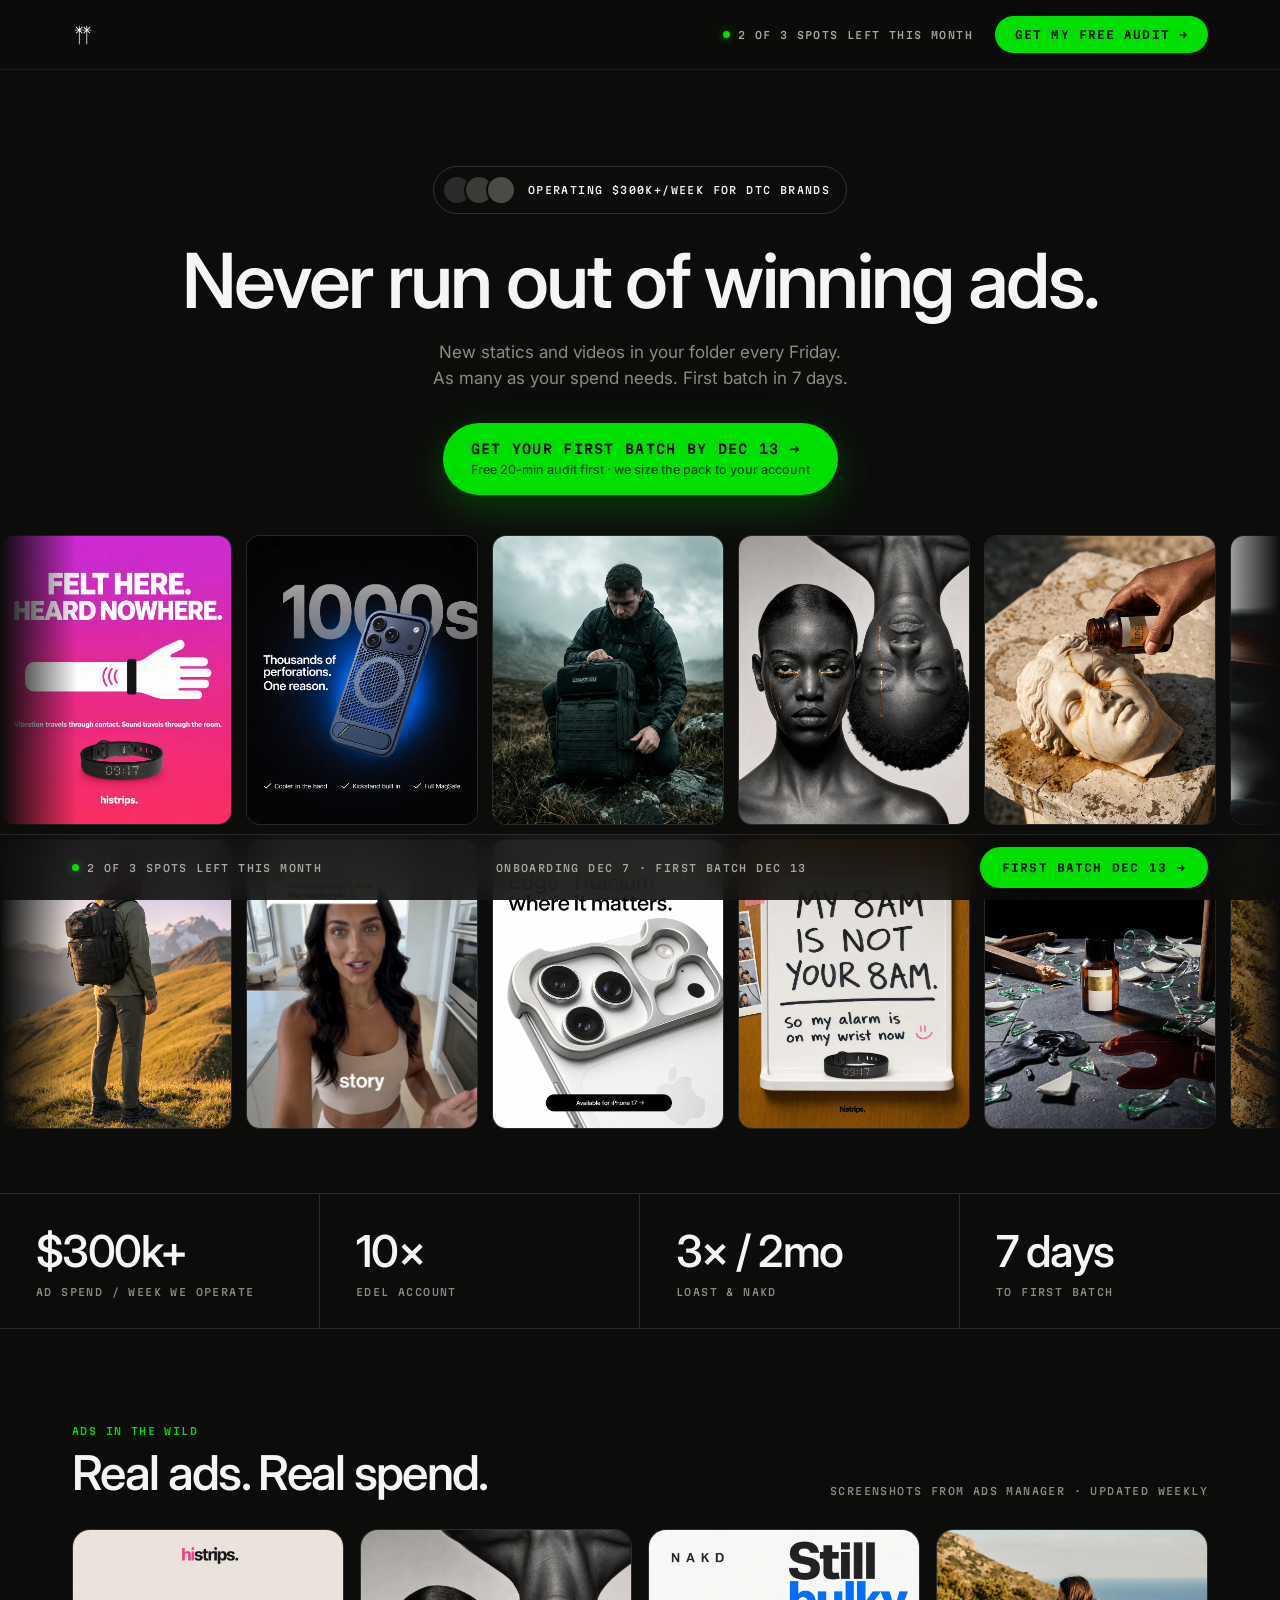
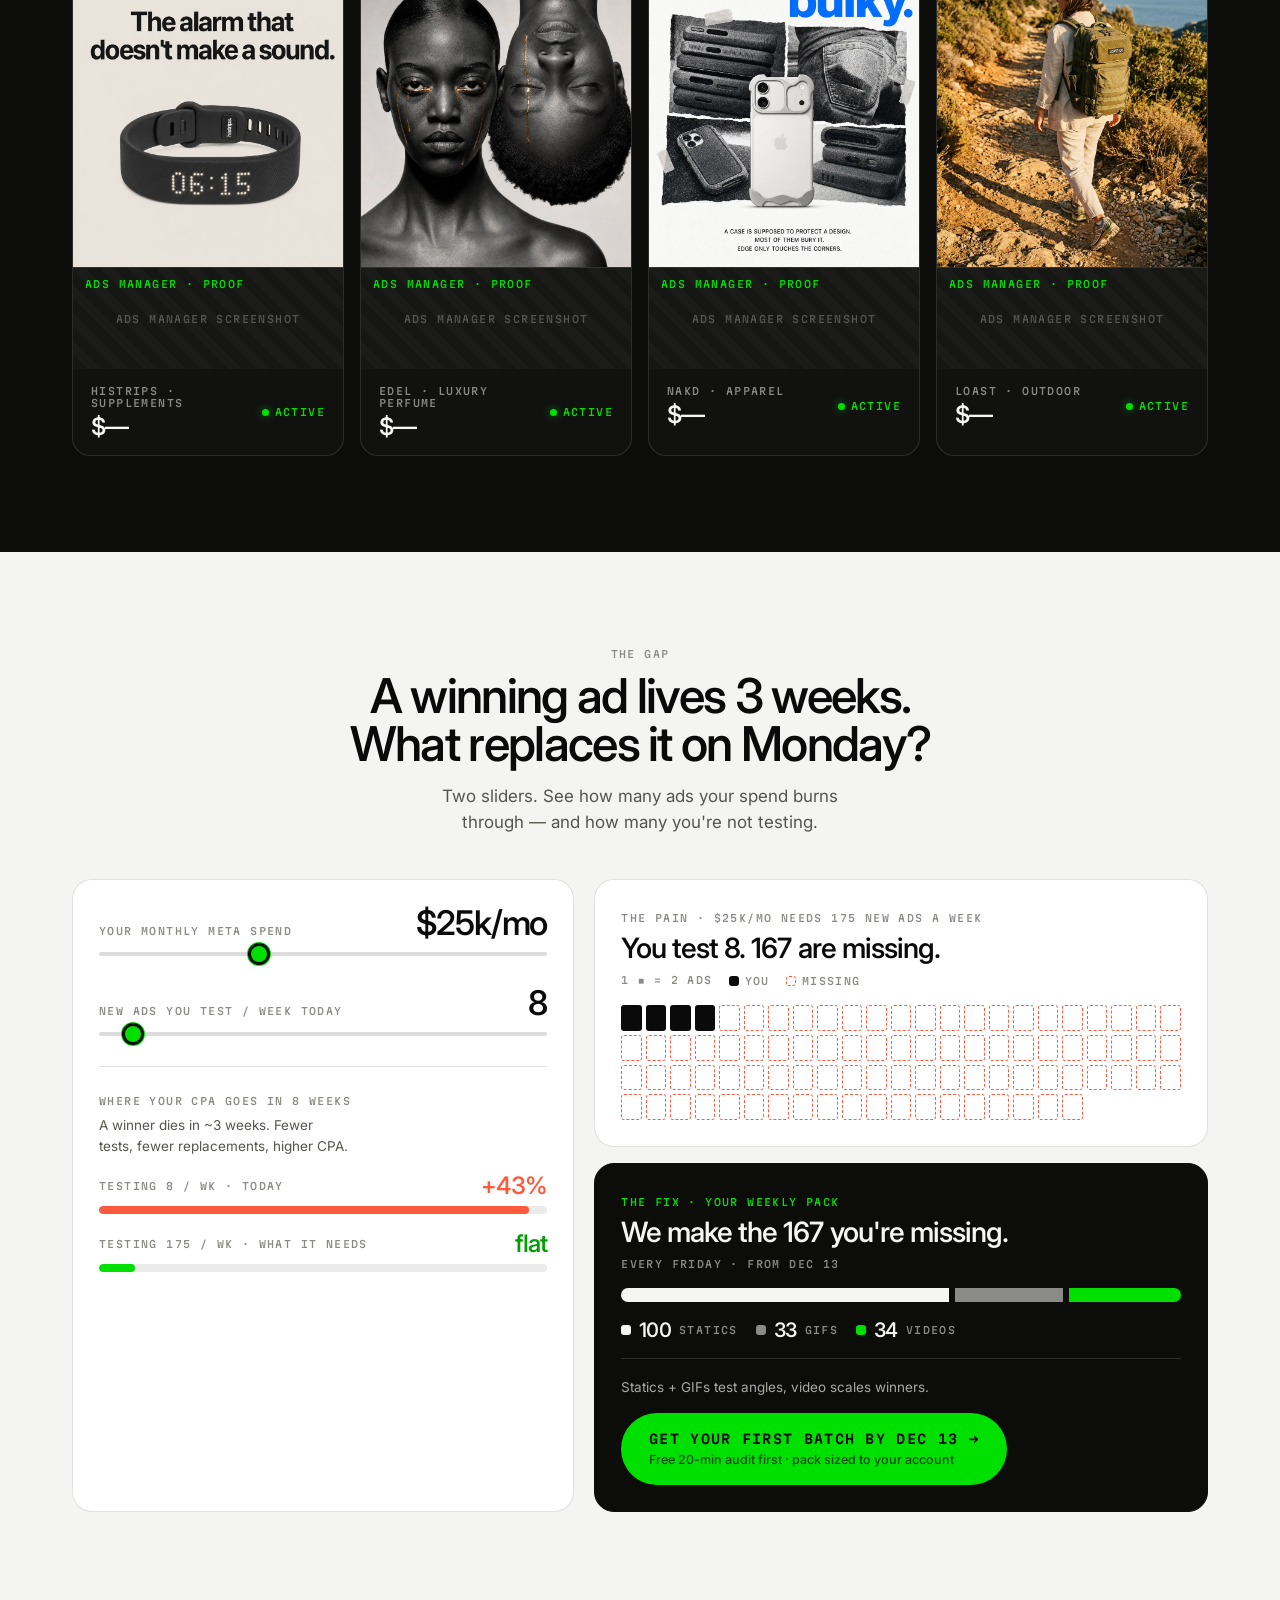
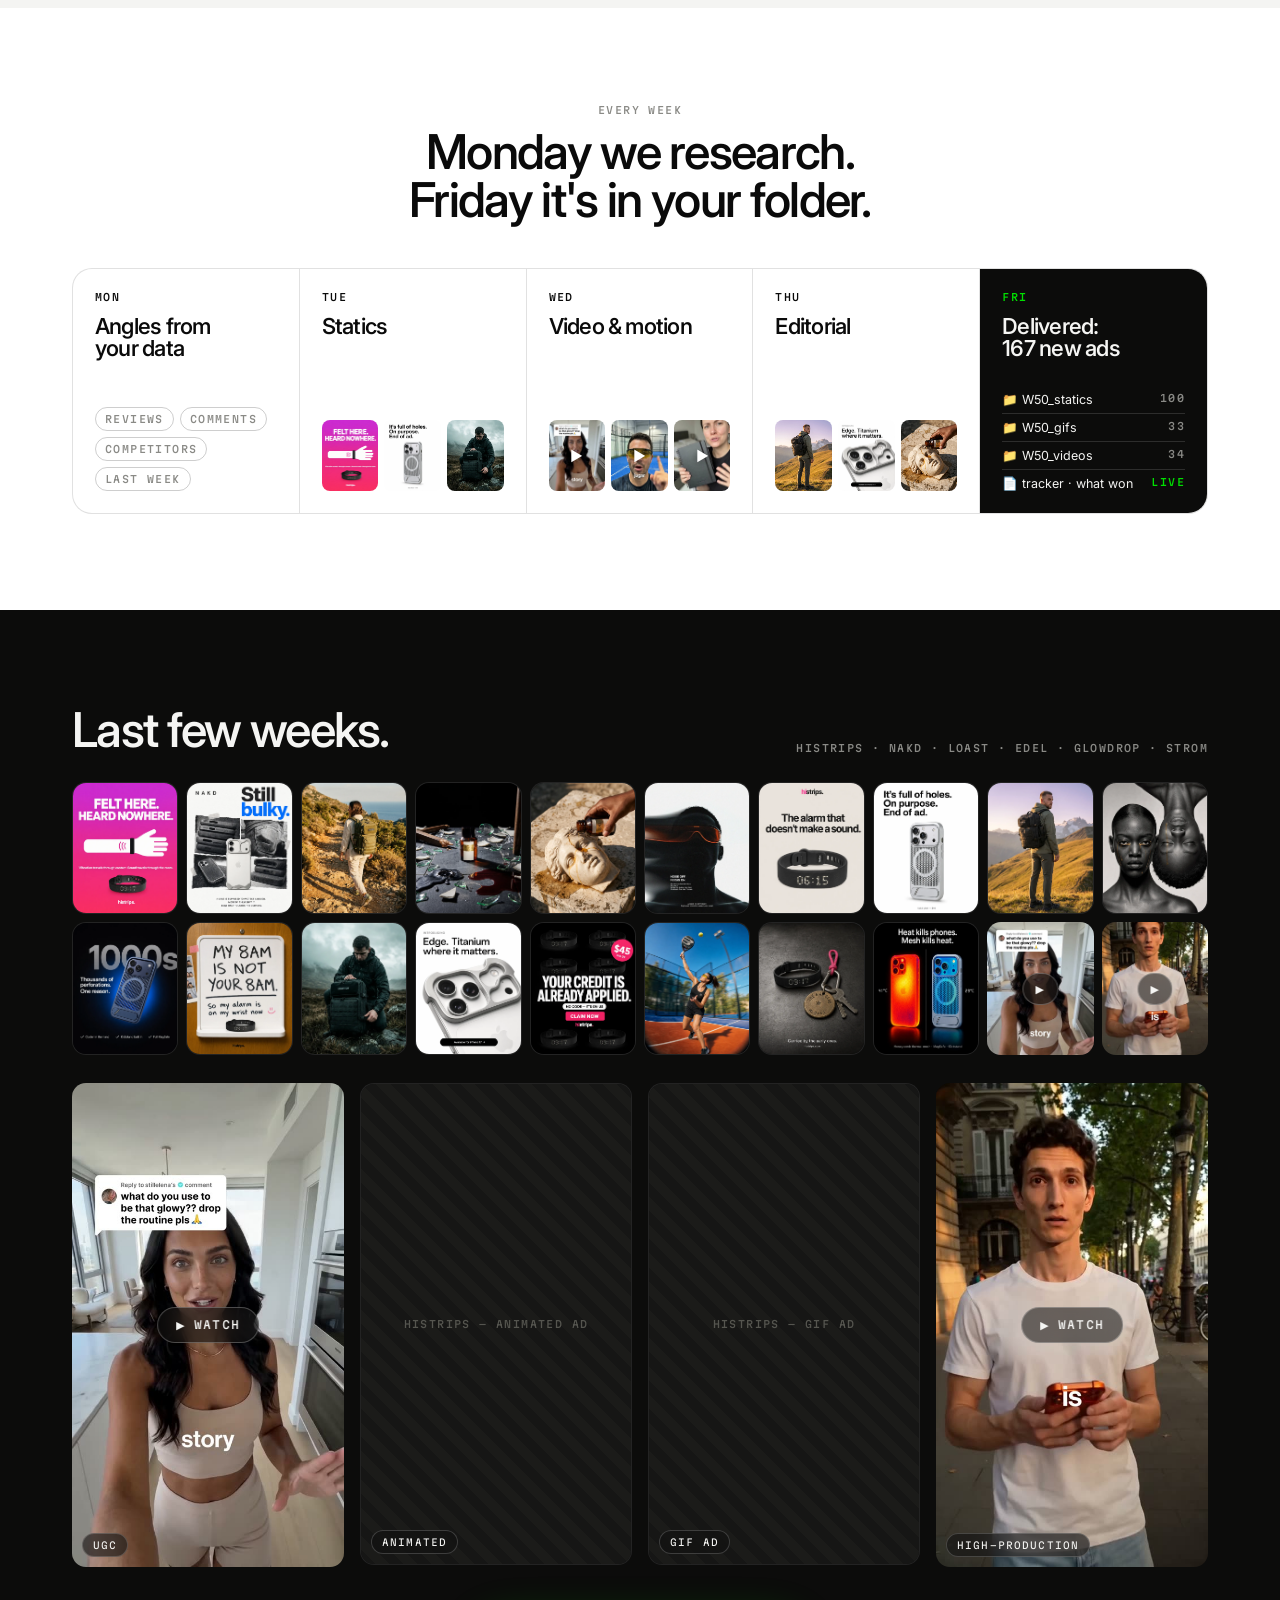
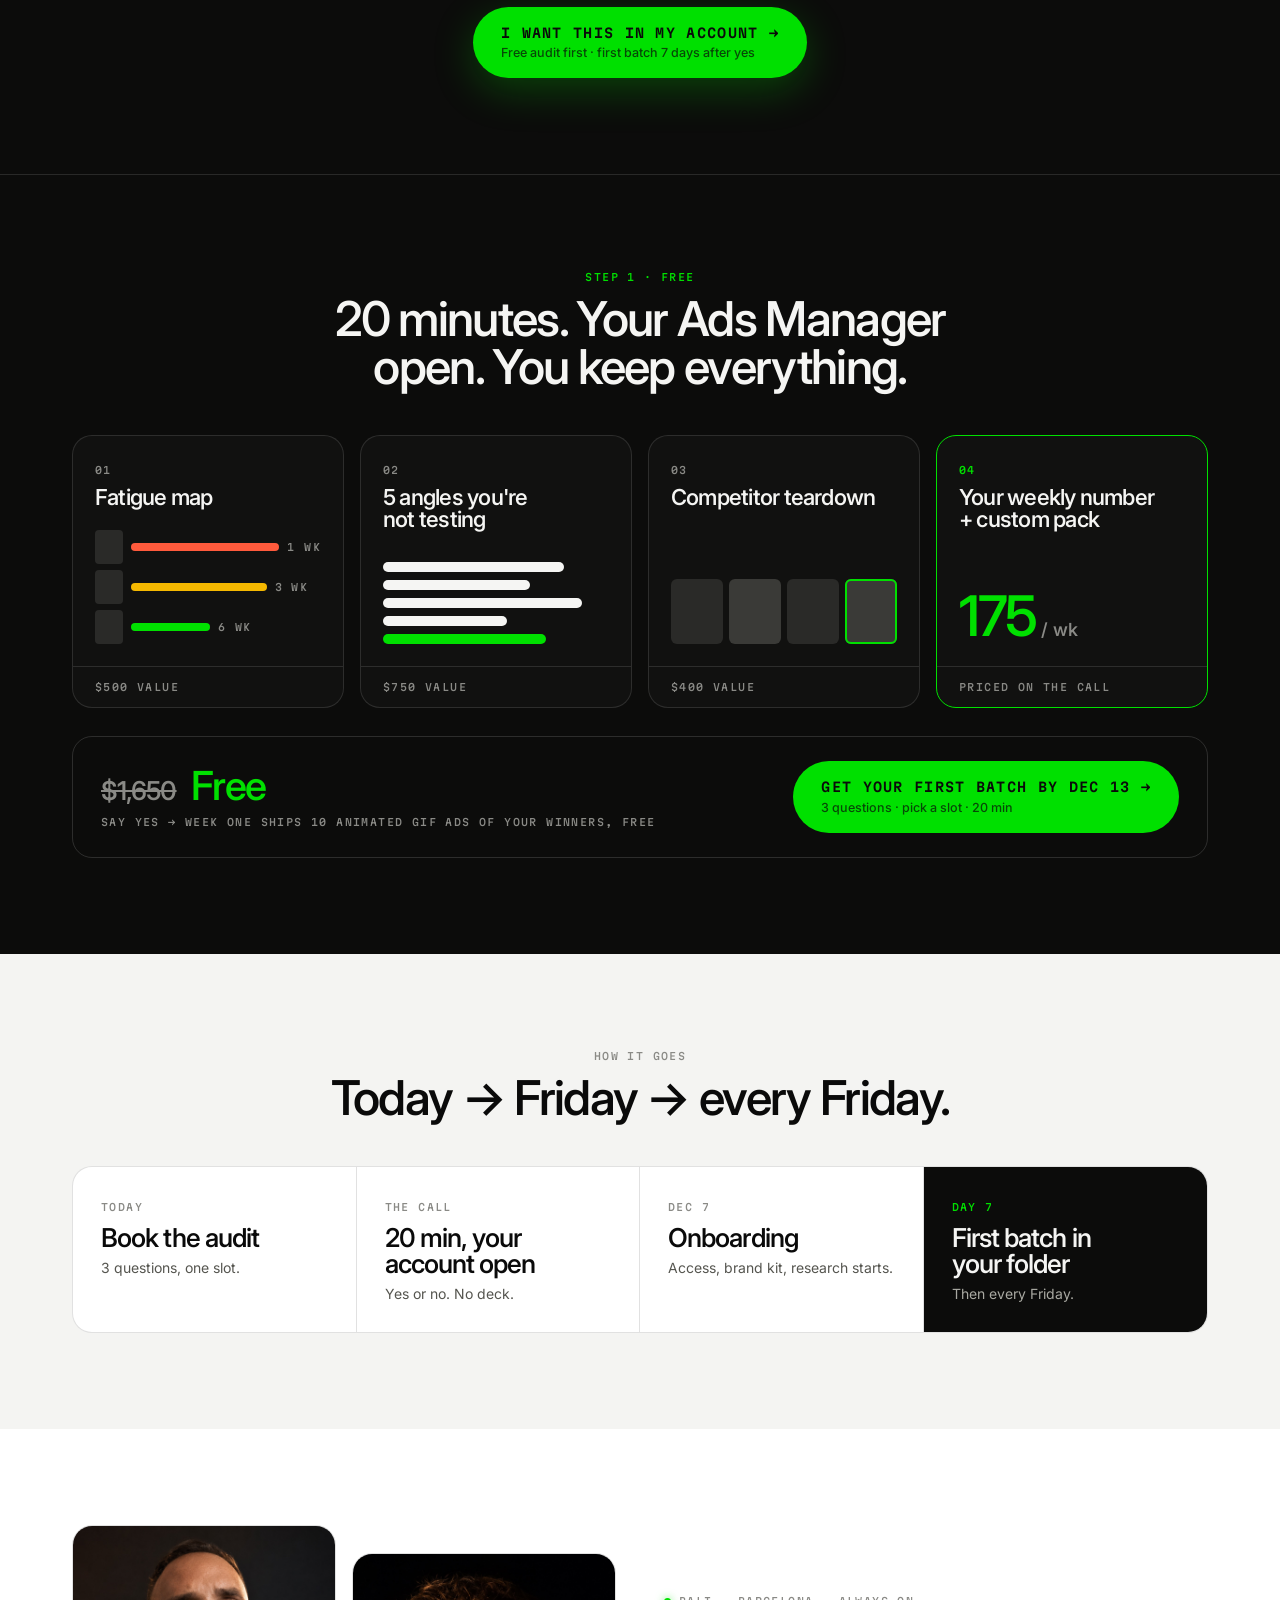
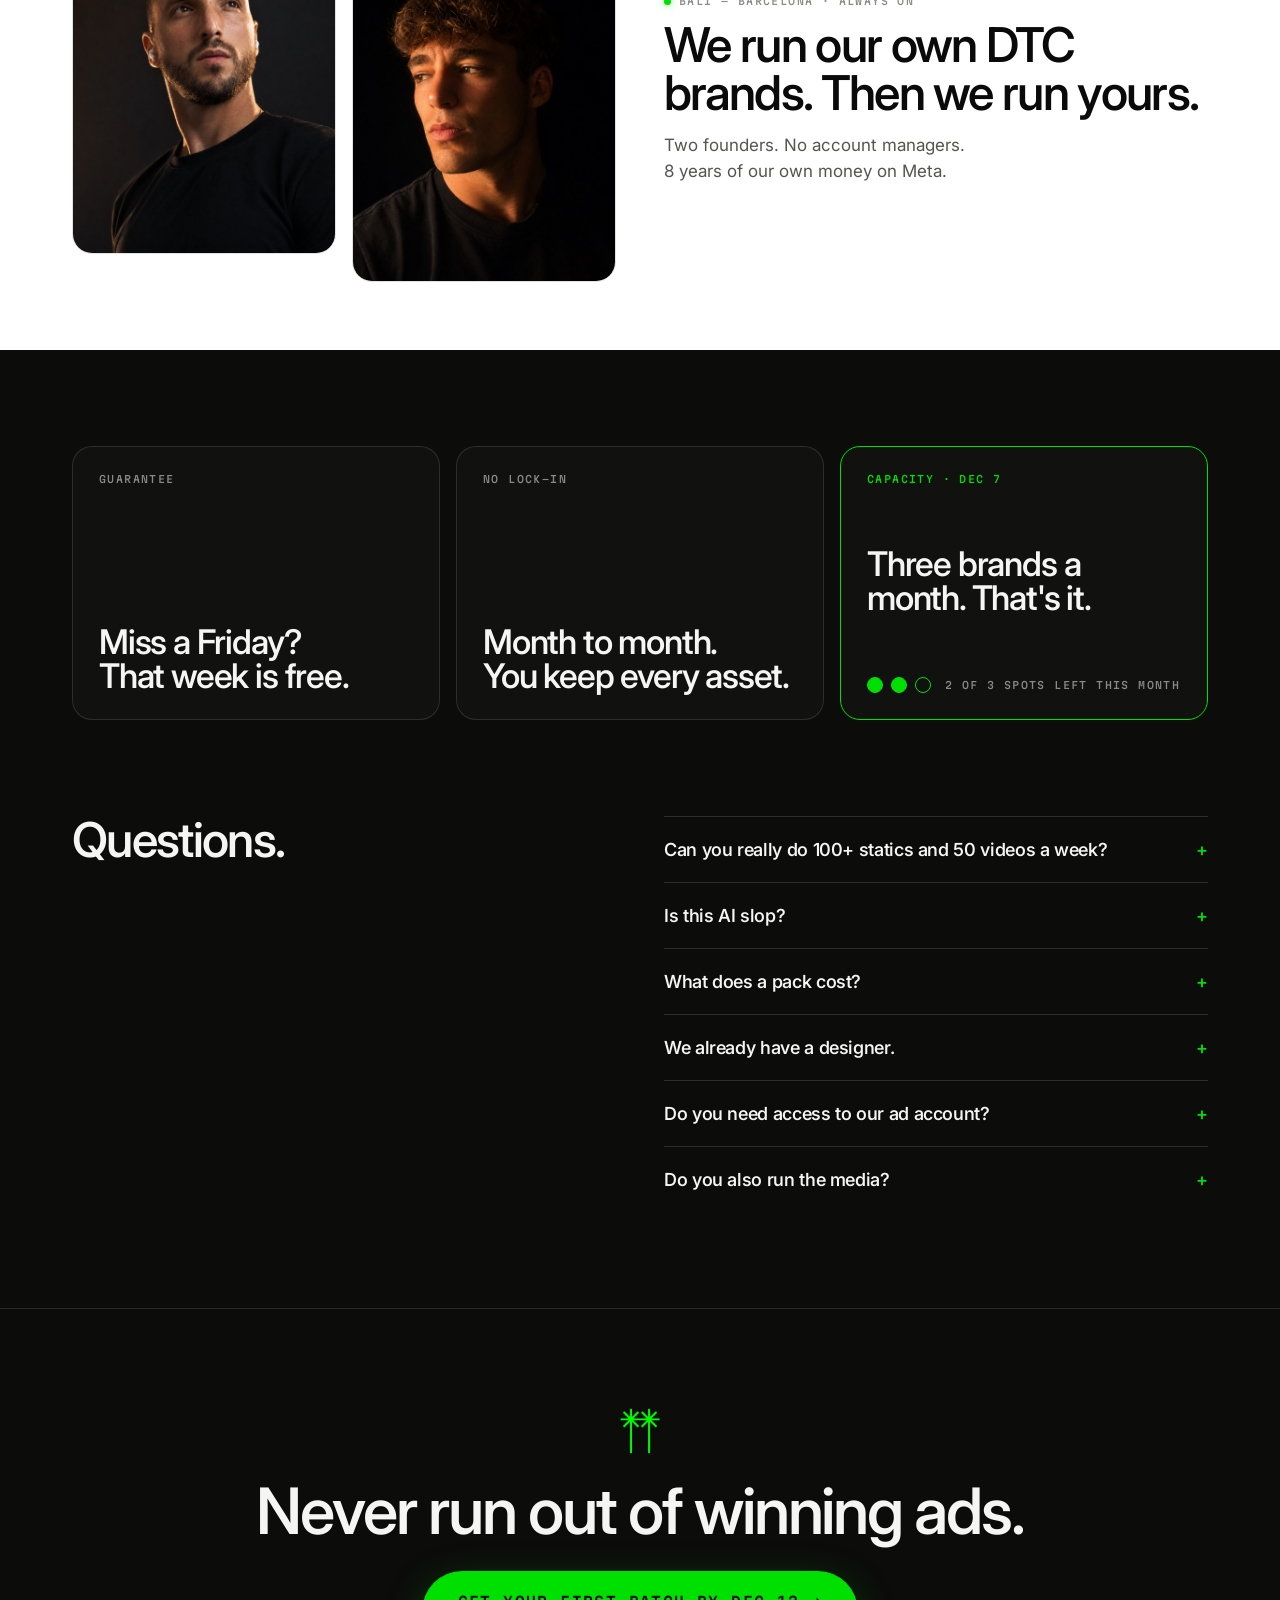
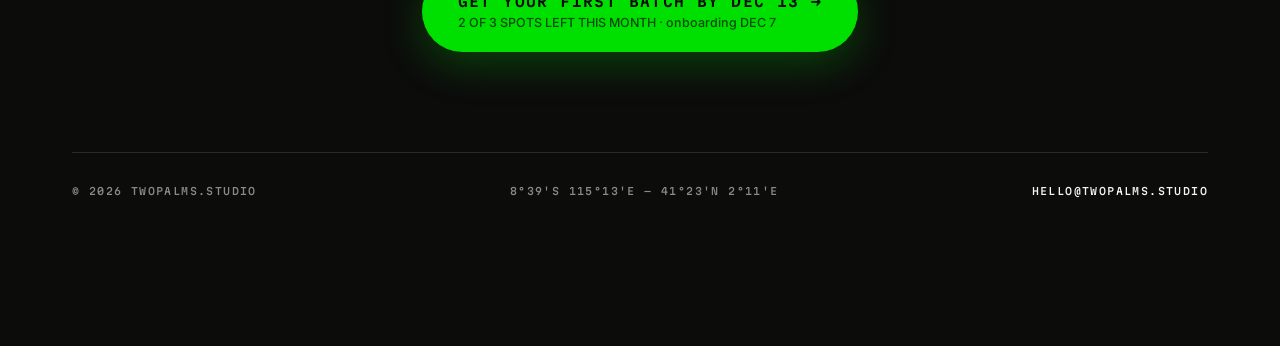
==== commit 0dabc524: "/more-ads: play videos in place, fix mobile nav and sticky CTA Videos no longer bounce to Drive. The" ====
--- a/more-ads/index.html
+++ b/more-ads/index.html
@@ -115,7 +115,7 @@
 <div class="week">
 <div class="day"><span class="lbl" style="color:#0A0A0A">MON</span><div class="disp" style="font-size:22px">Angles from your data</div><div style="display:flex;gap:6px;flex-wrap:wrap;margin-top:auto"><span class="lbl" style="border:1px solid rgba(10,10,10,.2);border-radius:999px;padding:5px 9px">REVIEWS</span><span class="lbl" style="border:1px solid rgba(10,10,10,.2);border-radius:999px;padding:5px 9px">COMMENTS</span><span class="lbl" style="border:1px solid rgba(10,10,10,.2);border-radius:999px;padding:5px 9px">COMPETITORS</span><span class="lbl" style="border:1px solid rgba(10,10,10,.2);border-radius:999px;padding:5px 9px">LAST WEEK</span></div></div>
 <div class="day"><span class="lbl" style="color:#0A0A0A">TUE</span><div class="disp" style="font-size:22px">Statics</div><div class="g3" style="gap:6px;margin-top:auto"><img src="assets/work/hs-felt-here.webp" alt="" style="width:100%;aspect-ratio:4/5;object-fit:cover;border-radius:8px"><img src="assets/work/nk-full-of-holes.webp" alt="" style="width:100%;aspect-ratio:4/5;object-fit:cover;border-radius:8px"><img src="assets/work/lo-mountain-fog.webp" alt="" style="width:100%;aspect-ratio:4/5;object-fit:cover;border-radius:8px"></div></div>
-<div class="day"><span class="lbl" style="color:#0A0A0A">WED</span><div class="disp" style="font-size:22px">Video &amp; motion</div><div class="g3" style="gap:6px;margin-top:auto"><span style="position:relative;display:block"><img src="/assets/ugc/ugc-glowdrop.jpg" alt="" style="width:100%;aspect-ratio:4/5;object-fit:cover;border-radius:8px;display:block"><span style="position:absolute;inset:0;display:flex;align-items:center;justify-content:center;color:#fff;font-size:14px;text-shadow:0 2px 8px rgba(0,0,0,.6)">▶</span></span><span style="position:relative;display:block"><img src="/assets/ugc/ugc-strom-1.jpg" alt="" style="width:100%;aspect-ratio:4/5;object-fit:cover;border-radius:8px;display:block"><span style="position:absolute;inset:0;display:flex;align-items:center;justify-content:center;color:#fff;font-size:14px;text-shadow:0 2px 8px rgba(0,0,0,.6)">▶</span></span><span style="position:relative;display:block"><img src="/assets/ugc/ugc-north.jpg" alt="" style="width:100%;aspect-ratio:4/5;object-fit:cover;border-radius:8px;display:block"><span style="position:absolute;inset:0;display:flex;align-items:center;justify-content:center;color:#fff;font-size:14px;text-shadow:0 2px 8px rgba(0,0,0,.6)">▶</span></span></div></div>
+<div class="day"><span class="lbl" style="color:#0A0A0A">WED</span><div class="disp" style="font-size:22px">Video &amp; motion</div><div class="g3" style="gap:6px;margin-top:auto"><button class="vid" data-video="/assets/ugc/ugc-glowdrop.mp4" data-label="UGC — GlowDrop" style="position:relative;display:block;padding:0;border:none;background:none;cursor:pointer"><img src="/assets/ugc/ugc-glowdrop.jpg" alt="UGC — GlowDrop" style="width:100%;aspect-ratio:4/5;object-fit:cover;border-radius:8px;display:block"><span style="position:absolute;inset:0;display:flex;align-items:center;justify-content:center;color:#fff;font-size:14px;text-shadow:0 2px 8px rgba(0,0,0,.6)">▶</span></button><button class="vid" data-video="/assets/ugc/ugc-strom-1.mp4" data-label="UGC — Stromgear" style="position:relative;display:block;padding:0;border:none;background:none;cursor:pointer"><img src="/assets/ugc/ugc-strom-1.jpg" alt="UGC — Stromgear" style="width:100%;aspect-ratio:4/5;object-fit:cover;border-radius:8px;display:block"><span style="position:absolute;inset:0;display:flex;align-items:center;justify-content:center;color:#fff;font-size:14px;text-shadow:0 2px 8px rgba(0,0,0,.6)">▶</span></button><button class="vid" data-video="/assets/ugc/ugc-north.mp4" data-label="UGC — North" style="position:relative;display:block;padding:0;border:none;background:none;cursor:pointer"><img src="/assets/ugc/ugc-north.jpg" alt="UGC — North" style="width:100%;aspect-ratio:4/5;object-fit:cover;border-radius:8px;display:block"><span style="position:absolute;inset:0;display:flex;align-items:center;justify-content:center;color:#fff;font-size:14px;text-shadow:0 2px 8px rgba(0,0,0,.6)">▶</span></button></div></div>
 <div class="day"><span class="lbl" style="color:#0A0A0A">THU</span><div class="disp" style="font-size:22px">Editorial</div><div class="g3" style="gap:6px;margin-top:auto"><img src="assets/work/lo-ridge-sunset.webp" alt="" style="width:100%;aspect-ratio:4/5;object-fit:cover;border-radius:8px"><img src="assets/work/nk-edge-titanium.webp" alt="" style="width:100%;aspect-ratio:4/5;object-fit:cover;border-radius:8px"><img src="assets/work/ed-classical-head.webp" alt="" style="width:100%;aspect-ratio:4/5;object-fit:cover;border-radius:8px"></div></div>
 <div class="day" style="background:#0C0C0B;color:#F5F5F3"><span class="lbl" style="color:#00E000">FRI</span><div class="disp" style="font-size:22px">Delivered: <span data-bind="gap"></span> new ads</div><div id="fridayFiles" style="margin-top:auto;display:flex;flex-direction:column;gap:6px"></div></div>
 </div>
@@ -143,14 +143,14 @@
 <div class="tile" style="aspect-ratio:4/5"><img src="assets/work/sg-padel-court.webp" alt=""></div>
 <div class="tile" style="aspect-ratio:4/5"><img src="assets/work/hs-445-club.webp" alt=""></div>
 <div class="tile" style="aspect-ratio:4/5"><img src="assets/work/nk-heat-kills.webp" alt=""></div>
-<div class="tile" style="aspect-ratio:4/5"><img src="/assets/ugc/ugc-glowdrop.jpg" alt=""><span class="watch" style="padding:8px 12px">▶</span></div>
-<div class="tile" style="aspect-ratio:4/5"><img src="/assets/ugc/ugc-nakd-1.jpg" alt=""><span class="watch" style="padding:8px 12px">▶</span></div>
+<button class="tile vid" data-video="/assets/ugc/ugc-glowdrop.mp4" data-label="UGC — GlowDrop" style="aspect-ratio:4/5;padding:0;cursor:pointer"><img src="/assets/ugc/ugc-glowdrop.jpg" alt="UGC — GlowDrop"><span class="watch" style="padding:8px 12px">▶</span></button>
+<button class="tile vid" data-video="/assets/ugc/ugc-nakd-1.mp4" data-label="High-production — NAKD" style="aspect-ratio:4/5;padding:0;cursor:pointer"><img src="/assets/ugc/ugc-nakd-1.jpg" alt="High-production — NAKD"><span class="watch" style="padding:8px 12px">▶</span></button>
 </div>
 <div class="g4" style="margin-top:28px">
-<a class="tile" href="https://drive.google.com/file/d/1EIDt12XpioMhjbyXkbF-b_KG43fhAA6l/view" target="_blank" rel="noopener" style="aspect-ratio:9/16;display:block"><img src="/assets/ugc/ugc-glowdrop.jpg" alt=""><span class="chip">UGC</span><span class="watch">▶ WATCH</span></a>
+<button class="tile vid" data-video="/assets/ugc/ugc-glowdrop.mp4" data-label="UGC — GlowDrop" style="aspect-ratio:9/16;display:block;padding:0;cursor:pointer"><img src="/assets/ugc/ugc-glowdrop.jpg" alt="UGC — GlowDrop"><span class="chip">UGC</span><span class="watch">▶ WATCH</span></button>
 <div class="tile" style="aspect-ratio:9/16"><span class="slot lbl">HISTRIPS — ANIMATED AD</span><span class="chip">ANIMATED</span></div>
 <div class="tile" style="aspect-ratio:9/16"><span class="slot lbl">HISTRIPS — GIF AD</span><span class="chip">GIF AD</span></div>
-<a class="tile" href="https://drive.google.com/file/d/1TV3zyMhX5QTkXhYfmnnAg8_t2LnDoC2I/view" target="_blank" rel="noopener" style="aspect-ratio:9/16;display:block"><img src="/assets/ugc/ugc-nakd-1.jpg" alt=""><span class="chip">HIGH-PRODUCTION</span><span class="watch">▶ WATCH</span></a>
+<button class="tile vid" data-video="/assets/ugc/ugc-nakd-1.mp4" data-label="High-production — NAKD" style="aspect-ratio:9/16;display:block;padding:0;cursor:pointer"><img src="/assets/ugc/ugc-nakd-1.jpg" alt="High-production — NAKD"><span class="chip">HIGH-PRODUCTION</span><span class="watch">▶ WATCH</span></button>
 </div>
 <div style="margin-top:40px;display:flex;justify-content:center"><button class="cta" data-act="openQual"><span class="ctat">I want this in my account →</span><span class="ctas">Free audit first · first batch 7 days after yes</span></button></div>
 </div>
@@ -213,9 +213,10 @@
 
 </div>
 
-<div class="sticky"><span class="lbl" style="color:#A9A9A2;display:flex;align-items:center;gap:8px"><span class="livedot"></span><span data-bind="spotsLabel"></span></span><span class="lbl hidem" style="color:#A9A9A2">ONBOARDING <span data-bind="nextMonday"></span> · FIRST BATCH <span data-bind="day7"></span></span><button class="ctamini" style="padding:14px 22px" data-act="openQual">First batch by <span data-bind="day7"></span> →</button></div>
+<div class="sticky"><span class="lbl" style="color:#A9A9A2;display:flex;align-items:center;gap:8px"><span class="livedot"></span><span data-bind="spotsLabel"></span></span><span class="lbl hidem" style="color:#A9A9A2">ONBOARDING <span data-bind="nextMonday"></span> · FIRST BATCH <span data-bind="day7"></span></span><button class="ctamini" style="padding:14px 22px" data-act="openQual">First batch <span data-bind="day7"></span> →</button></div>
 
 <div id="qual"></div>
+<div id="lightbox"></div>
 <script src="/more-ads/landing.js" defer></script>
 </body>
 </html>
--- a/more-ads/landing.css
+++ b/more-ads/landing.css
@@ -66,6 +66,7 @@
 @media (max-width:900px){.bookgrid{grid-template-columns:1fr;gap:24px;padding:24px 18px 60px}.bookrail{position:static;flex-direction:row;overflow-x:auto;gap:8px;scrollbar-width:none}.railstep{min-width:150px}.bookrail>div:last-child{display:none}.optgrid{grid-template-columns:1fr}}
 @media (max-width:1100px){.h1{font-size:56px}.h2{font-size:38px}.sticky .hidem{display:none}.g10{grid-template-columns:repeat(5,minmax(0,1fr))}}
 @media (max-width:820px){
+.hidem{display:none!important}
 .sect{padding:56px 18px}.nav{padding:12px 18px}.sticky{padding:10px 14px;justify-content:center}
 .h1{font-size:38px}.h2{font-size:28px}
 .g2,.g3,.calc{grid-template-columns:1fr}.g4,.g5{grid-template-columns:repeat(2,minmax(0,1fr))}.g10{grid-template-columns:repeat(4,minmax(0,1fr));gap:6px}
@@ -78,7 +79,6 @@
 .card{padding:20px;border-radius:16px}
 .val{font-size:26px}
 .receipt .disp{font-size:20px}
-.hidem{display:none}
 .padx{padding-left:18px!important;padding-right:18px!important}
 .week{grid-template-columns:1fr}
 .day{border-right:none;border-bottom:1px solid rgba(10,10,10,.12);min-height:0;padding:14px 16px;display:grid;grid-template-columns:38px minmax(0,1fr) minmax(0,42%);align-items:center;gap:10px}
@@ -87,8 +87,29 @@
 .day .lbl{white-space:nowrap;overflow:hidden;text-overflow:ellipsis}
 .cta{padding:16px 22px;width:100%;box-sizing:border-box;align-items:center;text-align:center;border-radius:28px}
 .ctat{font-size:11.5px;letter-spacing:.08em;white-space:normal;line-height:1.4}.ctas{display:none}
-.sticky .lbl{display:none}.sticky .ctamini{width:100%;justify-content:center;white-space:normal;text-align:center}
+.sticky .ctamini{justify-content:center;text-align:center}
 .krow{flex-wrap:wrap;gap:6px 12px}.krow .lbl{flex:1 1 100%}
 html,body{overflow-x:hidden}
 }
 @media (prefers-reduced-motion:reduce){.marq{animation:none!important}.livedot{animation:none}}
+
+/* Video lightbox */
+.vid{border:none;background:#101010;overflow:hidden;position:relative}
+.lbox{position:fixed;inset:0;z-index:120;background:rgba(8,8,7,.94);backdrop-filter:blur(10px);display:flex;align-items:center;justify-content:center;padding:32px}
+.lboxf{margin:0;display:flex;flex-direction:column;align-items:center;gap:12px;max-width:100%;max-height:100%}
+.lboxf video{max-width:min(460px,90vw);max-height:80vh;border-radius:16px;background:#000;display:block;box-shadow:0 30px 90px rgba(0,0,0,.6)}
+.lboxx{position:absolute;top:20px;right:22px;width:42px;height:42px;border-radius:50%;background:transparent;border:1px solid rgba(255,255,255,.25);color:#F5F5F3;font-size:15px;cursor:pointer;z-index:2}
+.lboxx:hover{border-color:#00E000;color:#00E000}
+@media (max-width:820px){.lbox{padding:16px}.lboxf video{max-height:74vh}}
+
+/* Sticky CTA: una sola línea a cualquier ancho */
+.sticky .ctamini{white-space:nowrap}
+@media (max-width:820px){
+  .sticky{gap:10px}
+  .sticky .ctamini{width:auto;flex:none;white-space:nowrap;font-size:10px;padding:13px 18px!important;text-align:left}
+}
+@media (max-width:560px){
+  .sticky{justify-content:center}
+  .sticky .lbl{display:none!important}
+  .sticky .ctamini{width:100%;justify-content:center;font-size:10.5px}
+}
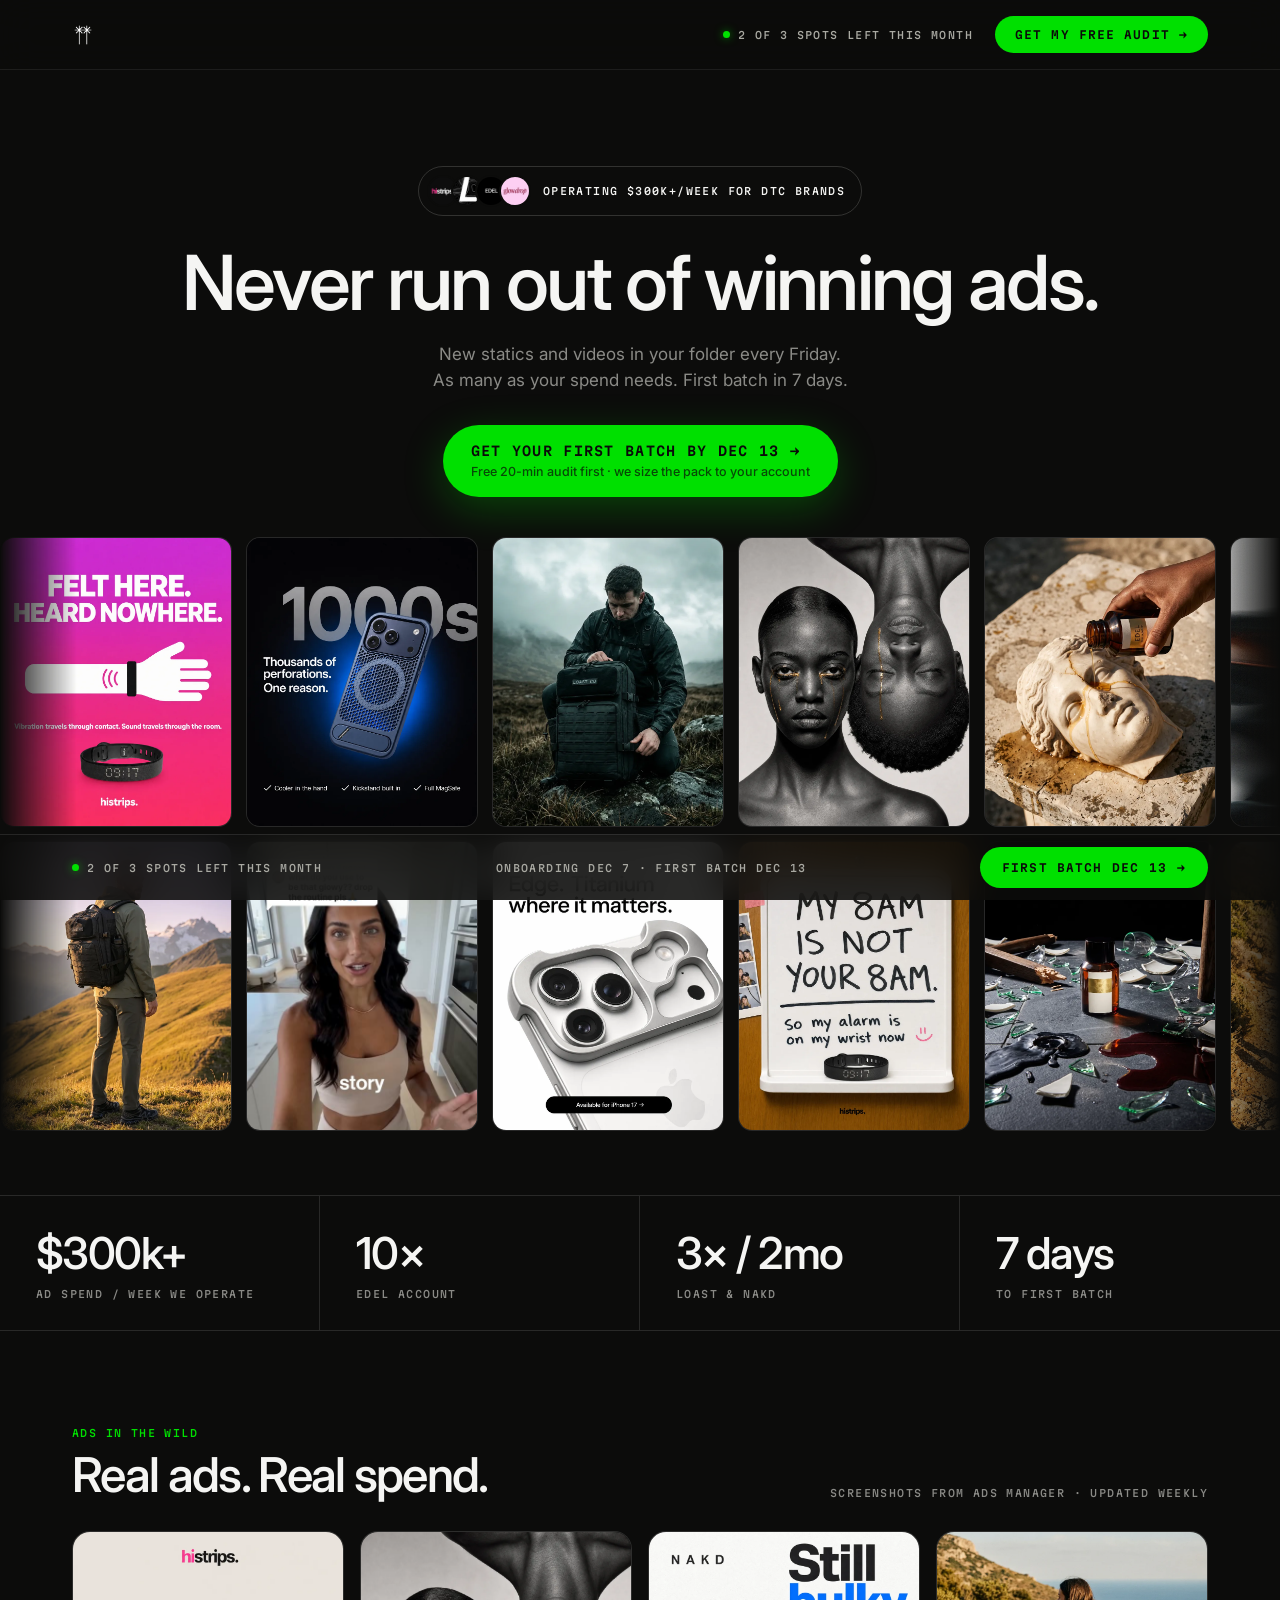
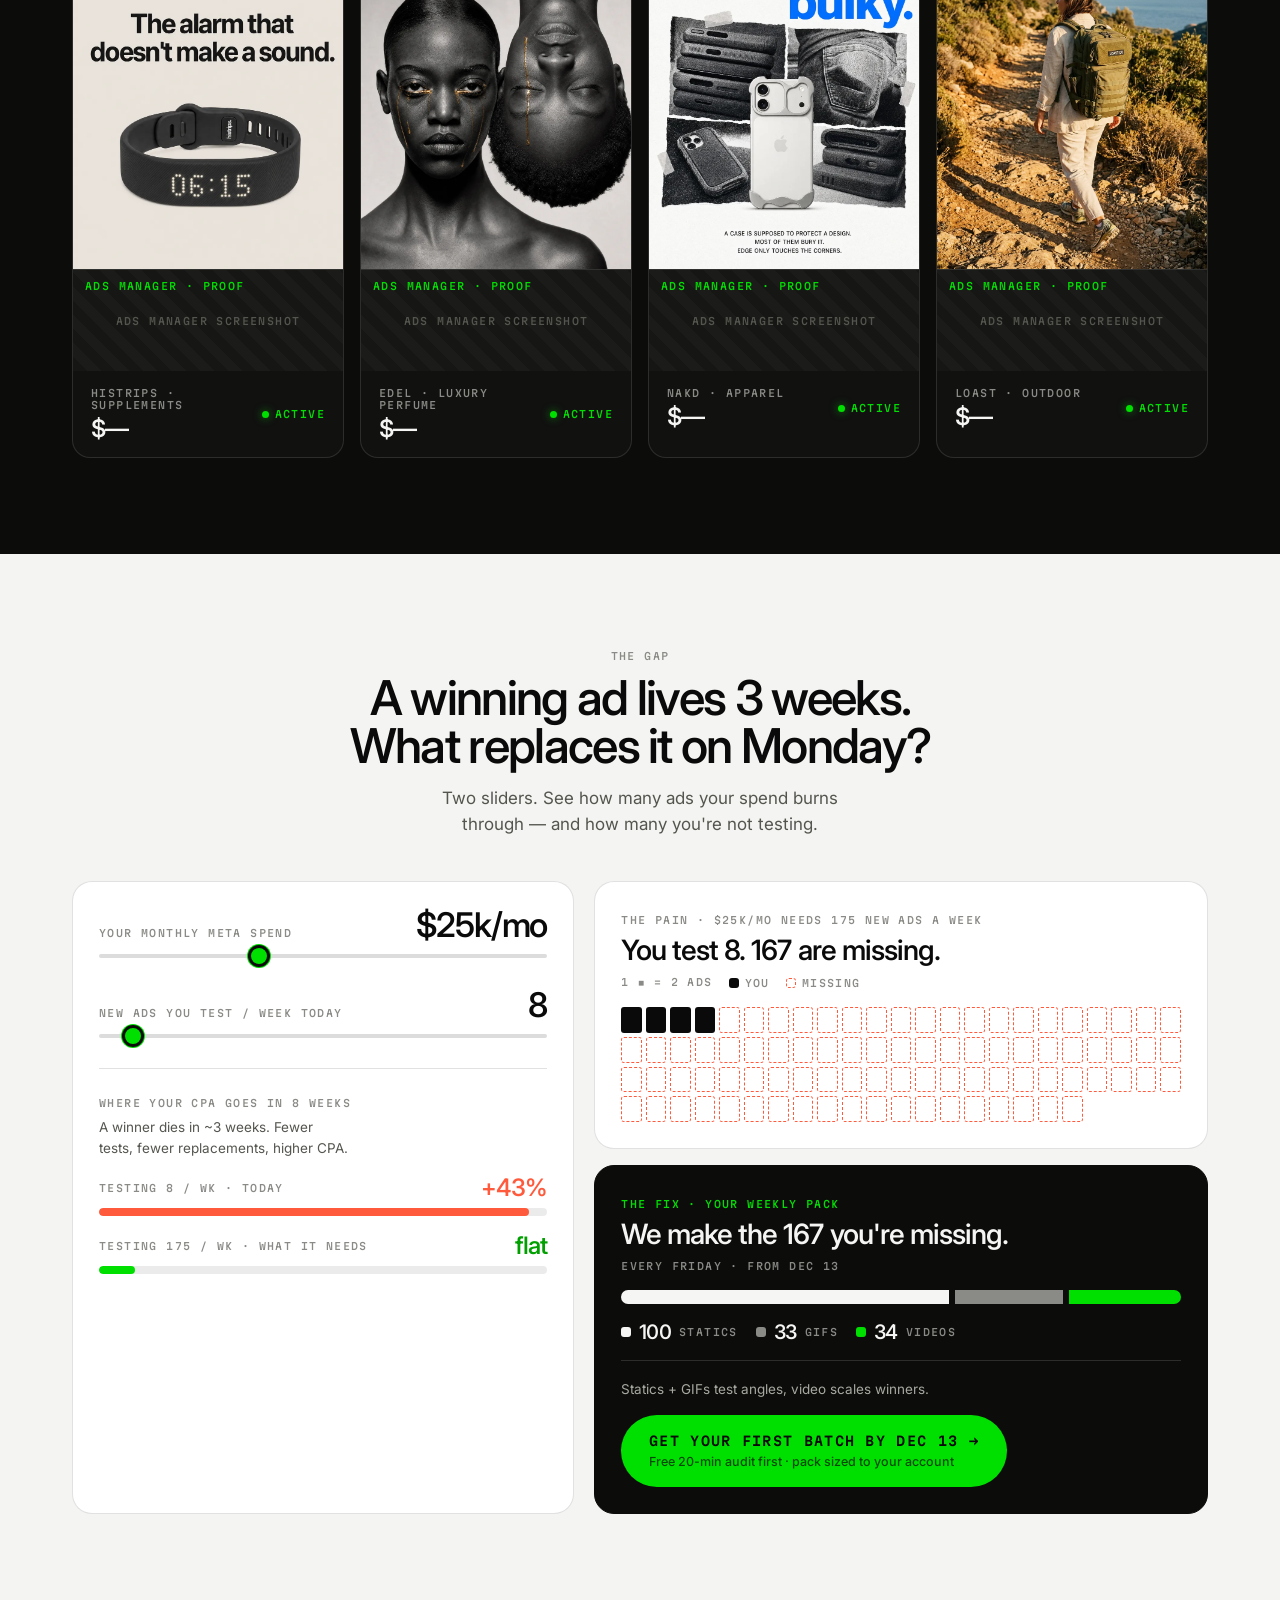
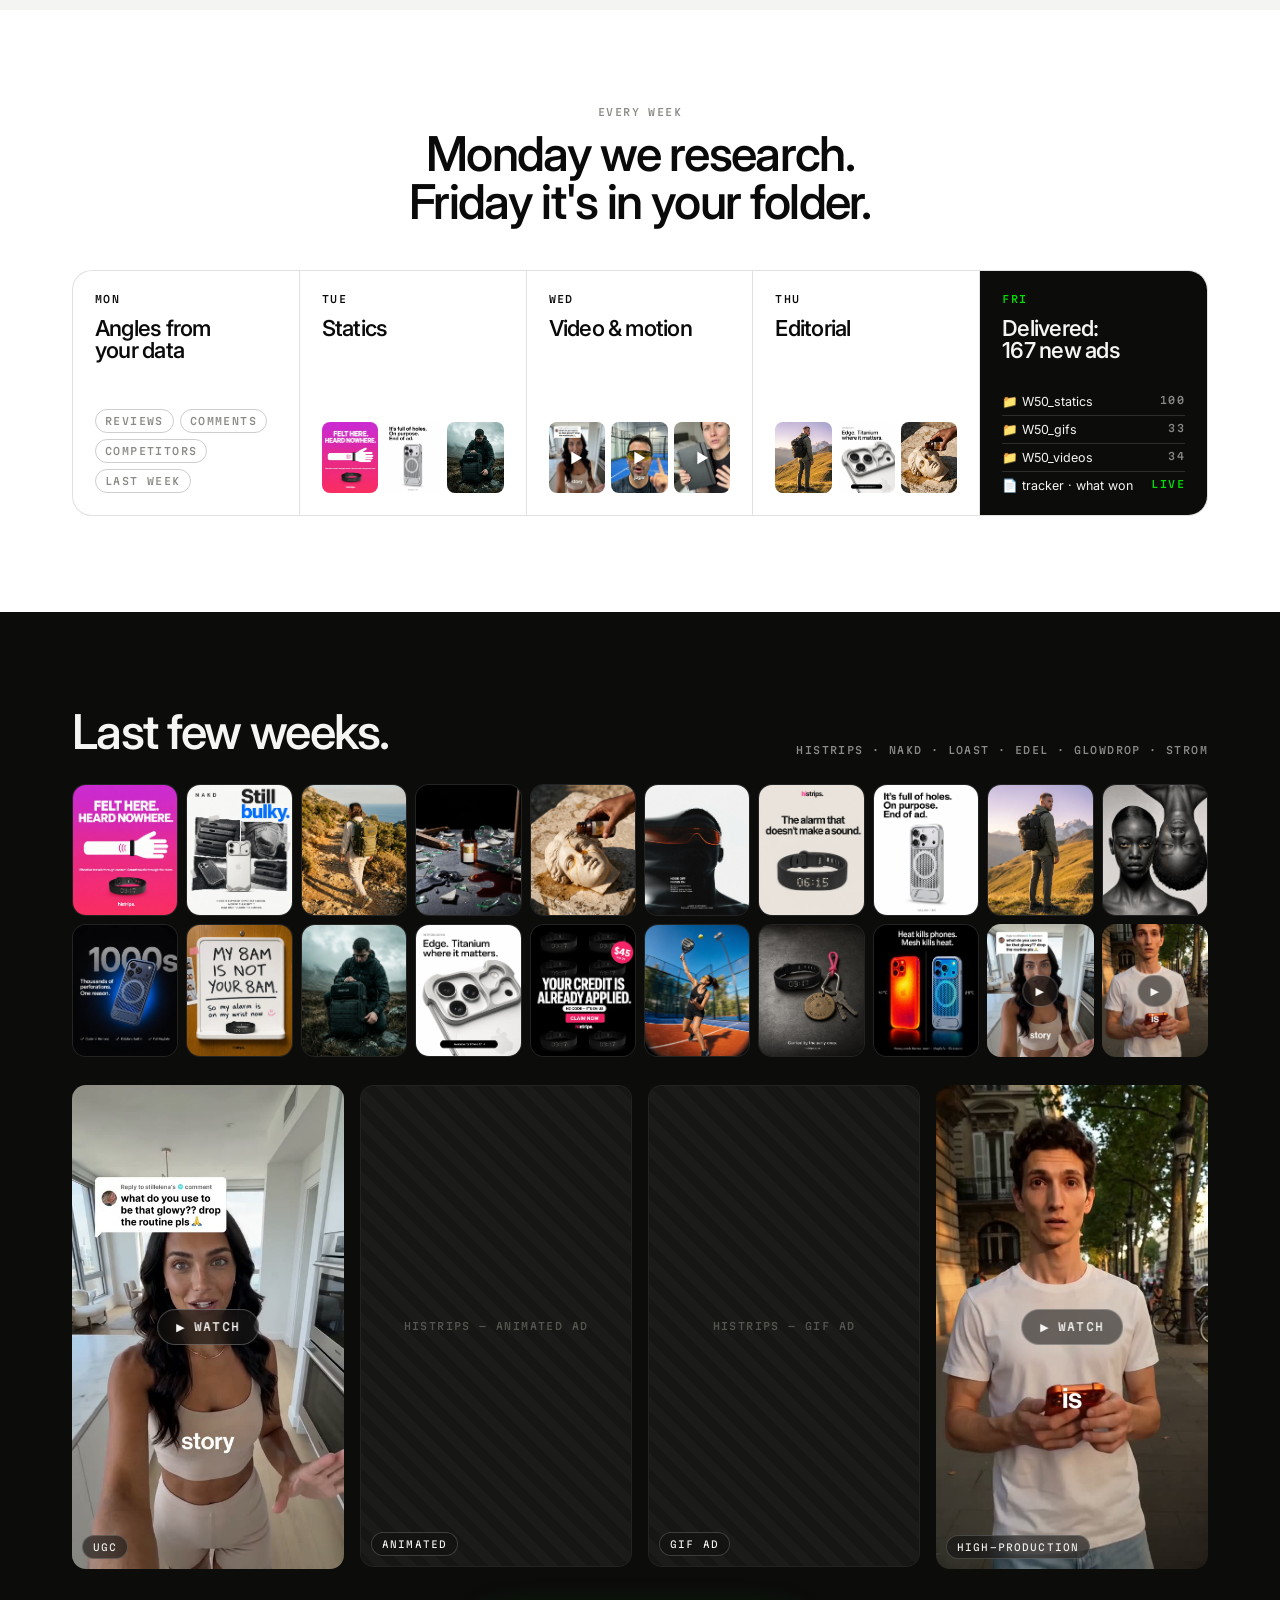
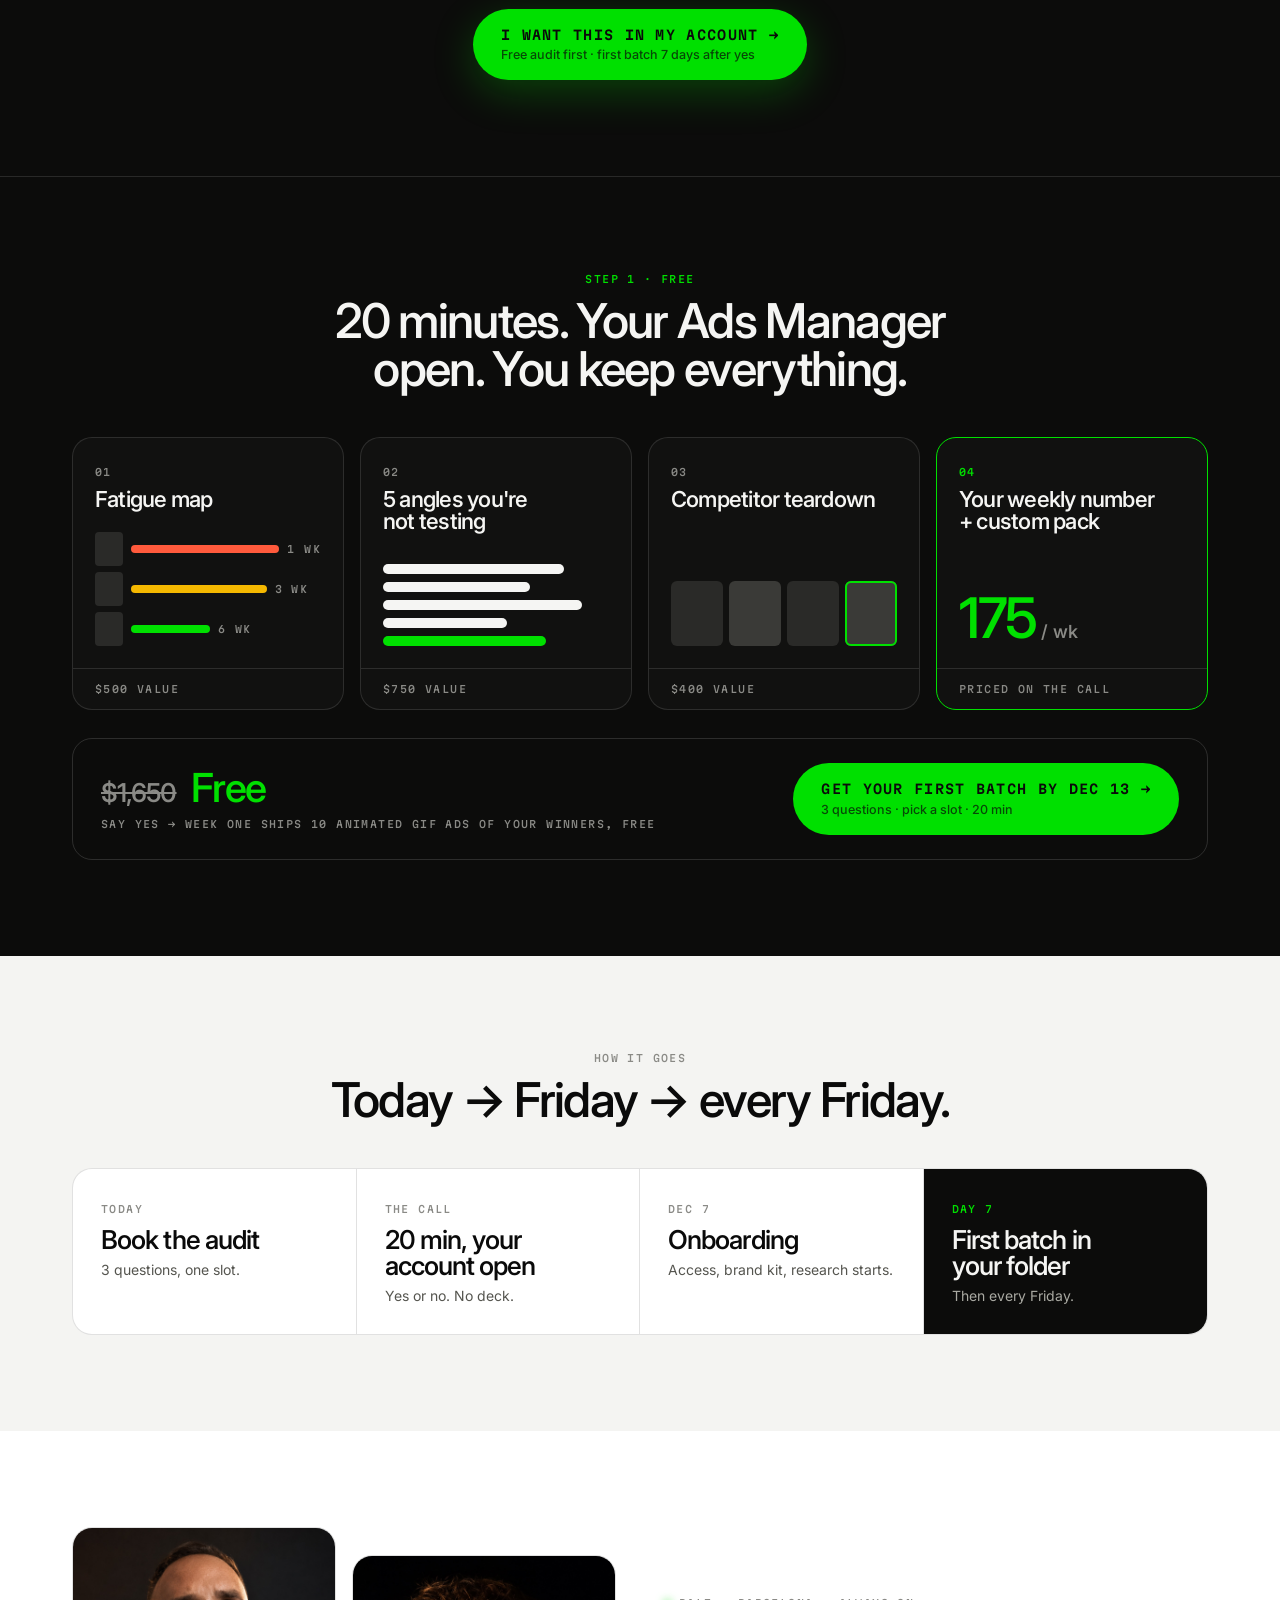
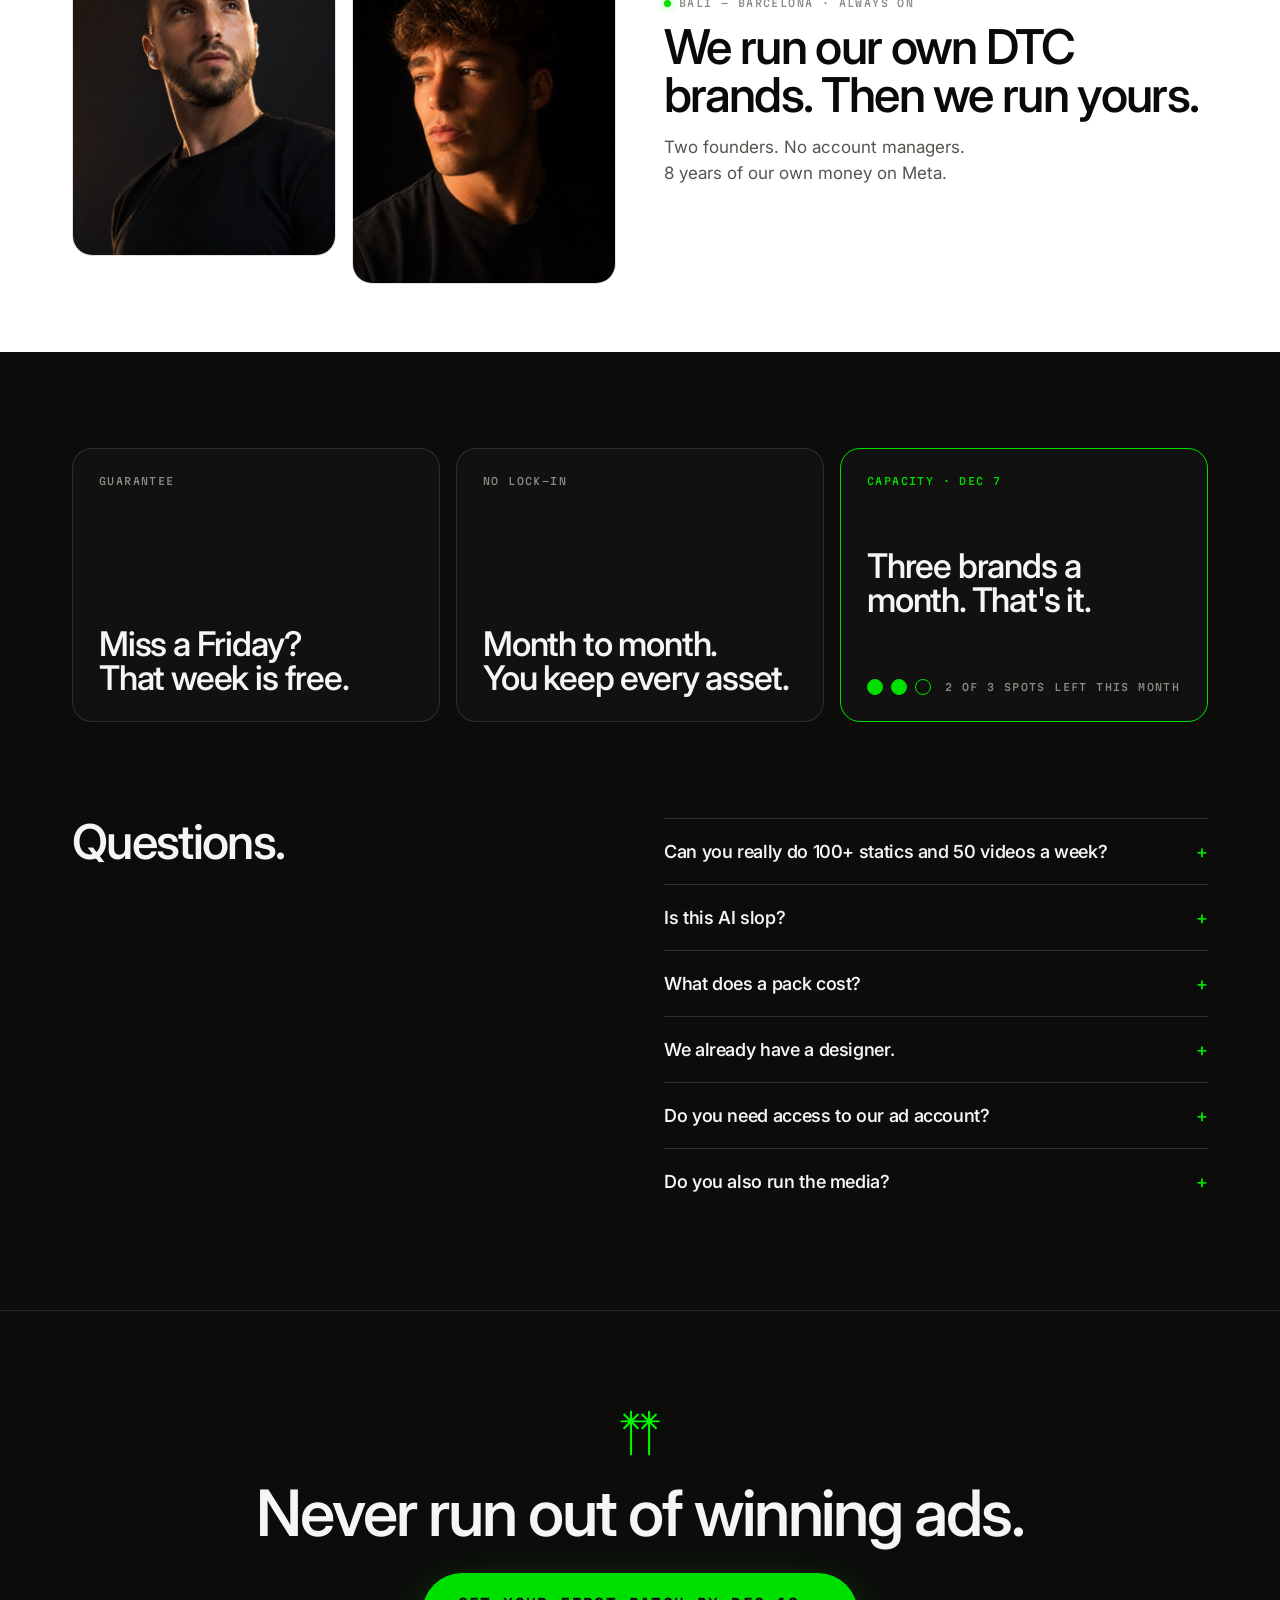
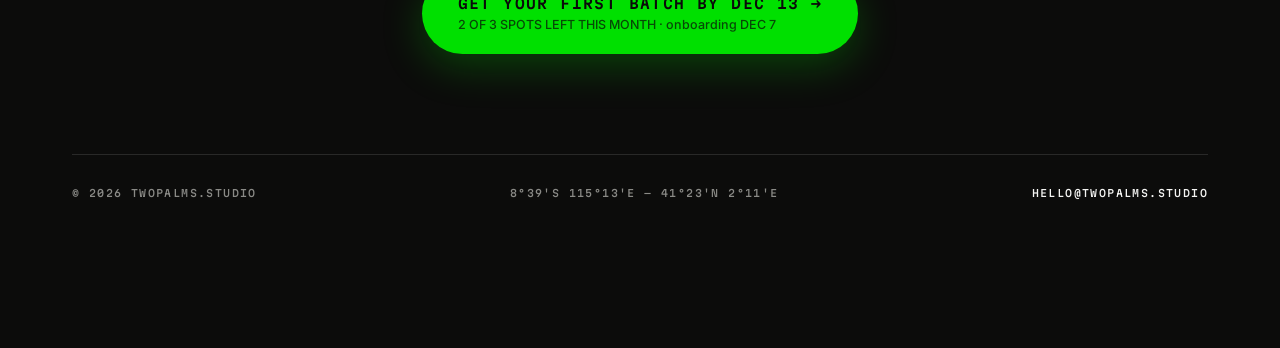
==== commit 9bdf1ad8: "/more-ads: real brand logos in the hero badge Replaces the three grey placeholder circles with the f" ====
--- a/more-ads/index.html
+++ b/more-ads/index.html
@@ -47,7 +47,7 @@
 <!-- HERO -->
 <div style="background:#0C0C0B;color:#F5F5F3;overflow:hidden">
 <div class="sect" style="padding-bottom:40px;text-align:center">
-<div style="display:inline-flex;align-items:center;gap:12px;border:1px solid rgba(245,245,243,.16);border-radius:999px;padding:8px 16px 8px 8px;margin-bottom:28px"><span style="display:flex"><span style="width:26px;height:26px;border-radius:50%;background:#2A2A28;border:2px solid #0C0C0B"></span><span style="width:26px;height:26px;border-radius:50%;background:#3A3A37;border:2px solid #0C0C0B;margin-left:-8px"></span><span style="width:26px;height:26px;border-radius:50%;background:#4A4A46;border:2px solid #0C0C0B;margin-left:-8px"></span></span><span class="lbl" style="color:#F5F5F3">OPERATING $300K+/WEEK FOR DTC BRANDS</span></div>
+<div style="display:inline-flex;align-items:center;gap:12px;border:1px solid rgba(245,245,243,.16);border-radius:999px;padding:8px 16px 8px 8px;margin-bottom:28px"><span class="brandstack"><img src="assets/brands/histrips.webp" alt="Histrips" width="128" height="128"><img src="assets/brands/loast.webp" alt="Loast" width="128" height="128"><img src="assets/brands/edel.webp" alt="EDEL" width="128" height="128"><img src="assets/brands/glowdrop.webp" alt="GlowDrop" width="128" height="128"></span><span class="lbl" style="color:#F5F5F3">OPERATING $300K+/WEEK FOR DTC BRANDS</span></div>
 <h1 class="disp h1" style="margin:0 auto;max-width:960px">Never run out of winning ads.</h1>
 <p class="sub" style="max-width:560px;margin:22px auto 0">New statics and videos in your folder every Friday. As many as your spend needs. First batch in 7 days.</p>
 <div style="margin-top:32px"><button class="cta" data-act="openQual"><span class="ctat">Get your first batch by <span data-bind="day7"></span> →</span><span class="ctas">Free 20-min audit first · we size the pack to your account</span></button></div>
--- a/more-ads/landing.css
+++ b/more-ads/landing.css
@@ -113,3 +113,9 @@
   .sticky .lbl{display:none!important}
   .sticky .ctamini{width:100%;justify-content:center;font-size:10.5px}
 }
+
+/* Brand avatars in the hero badge */
+.brandstack{display:flex;flex:none}
+.brandstack img{width:28px;height:28px;border-radius:50%;border:2px solid #0C0C0B;object-fit:cover;display:block;background:#111110}
+.brandstack img + img{margin-left:-8px}
+@media (max-width:820px){.brandstack img{width:24px;height:24px}}
